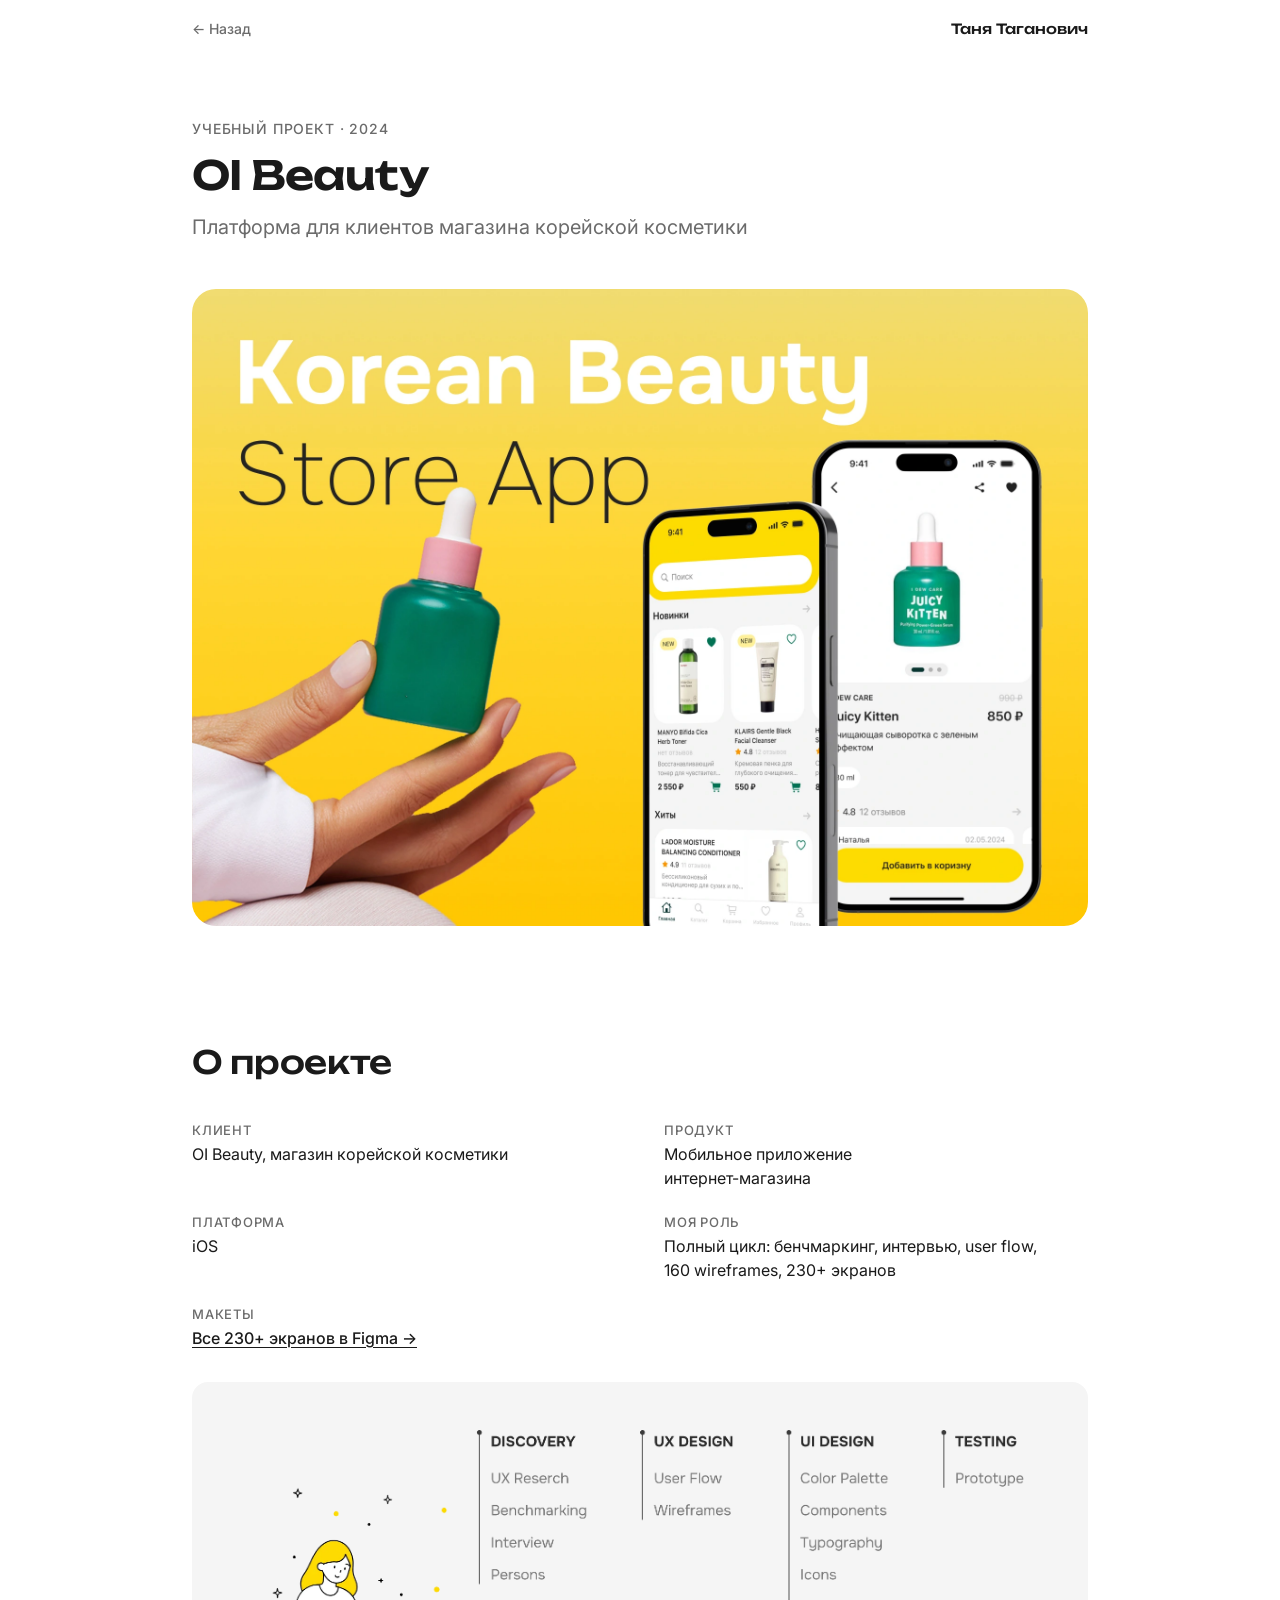
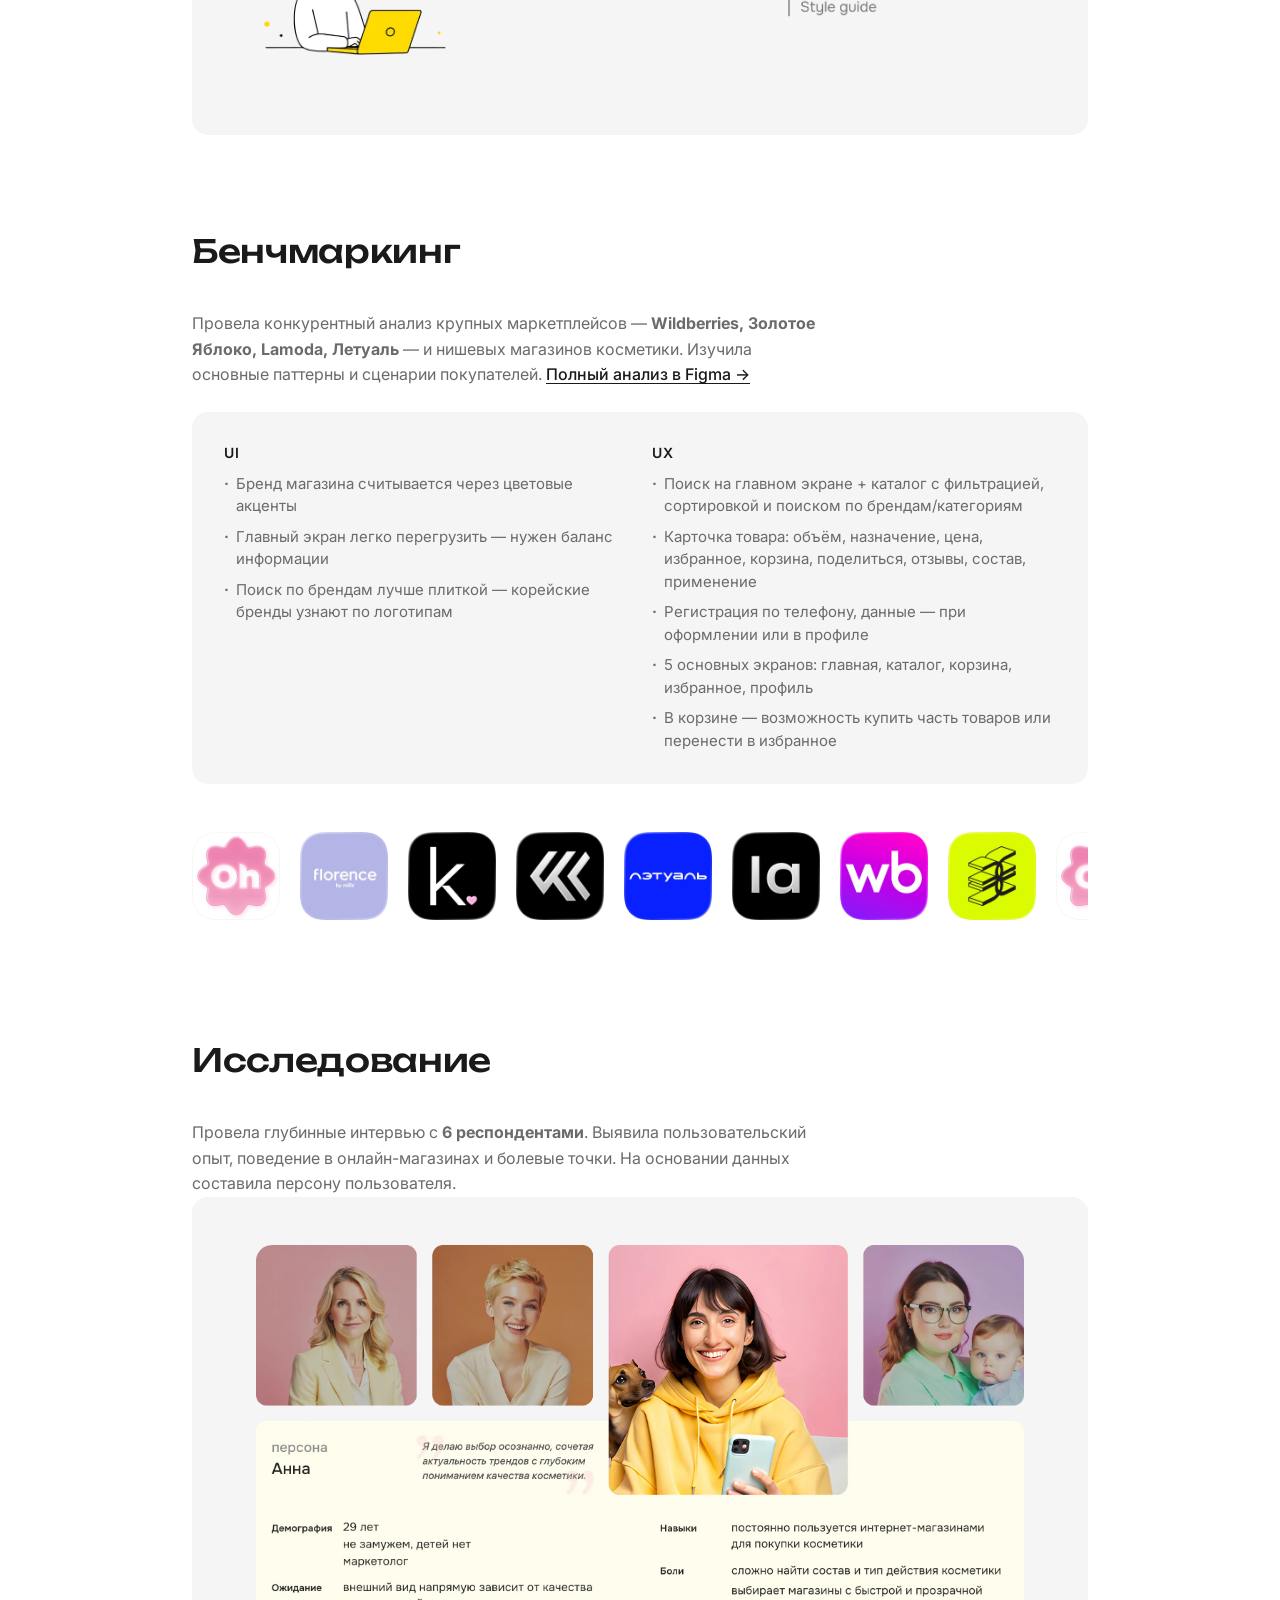
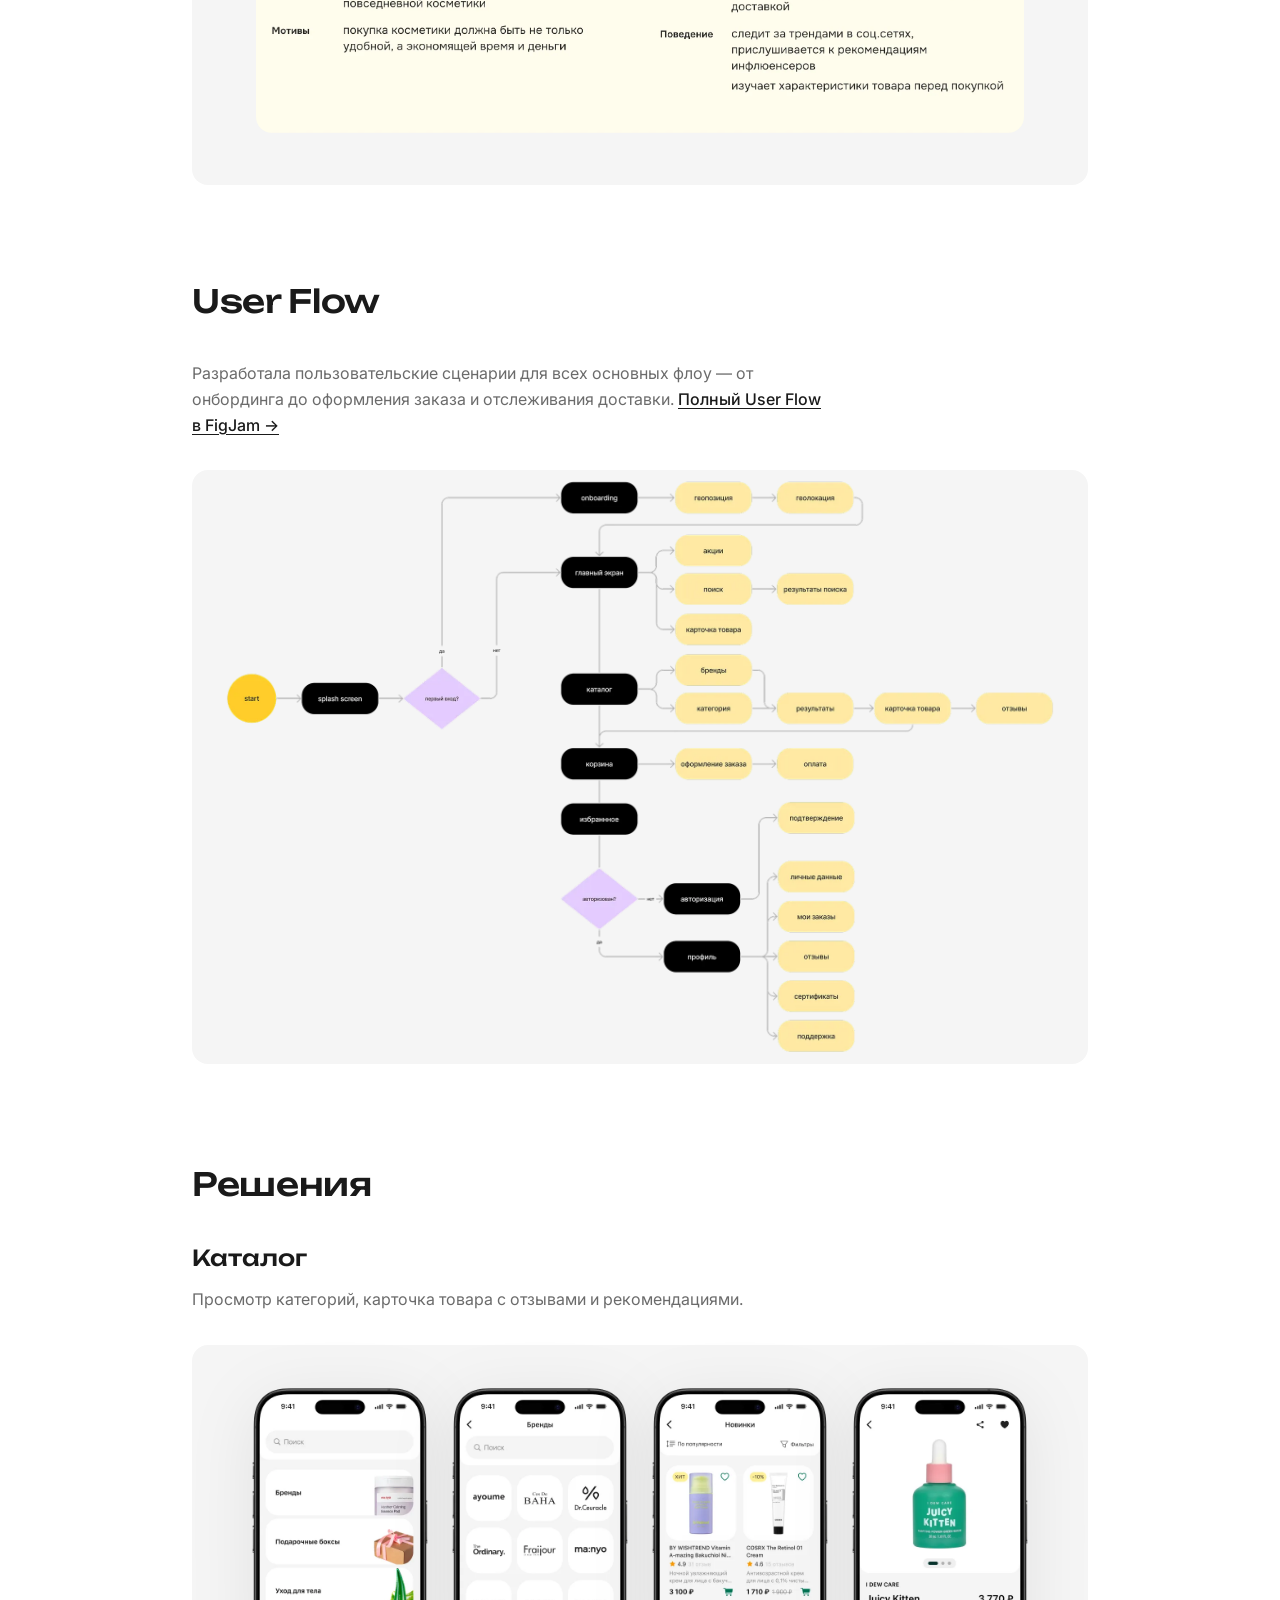
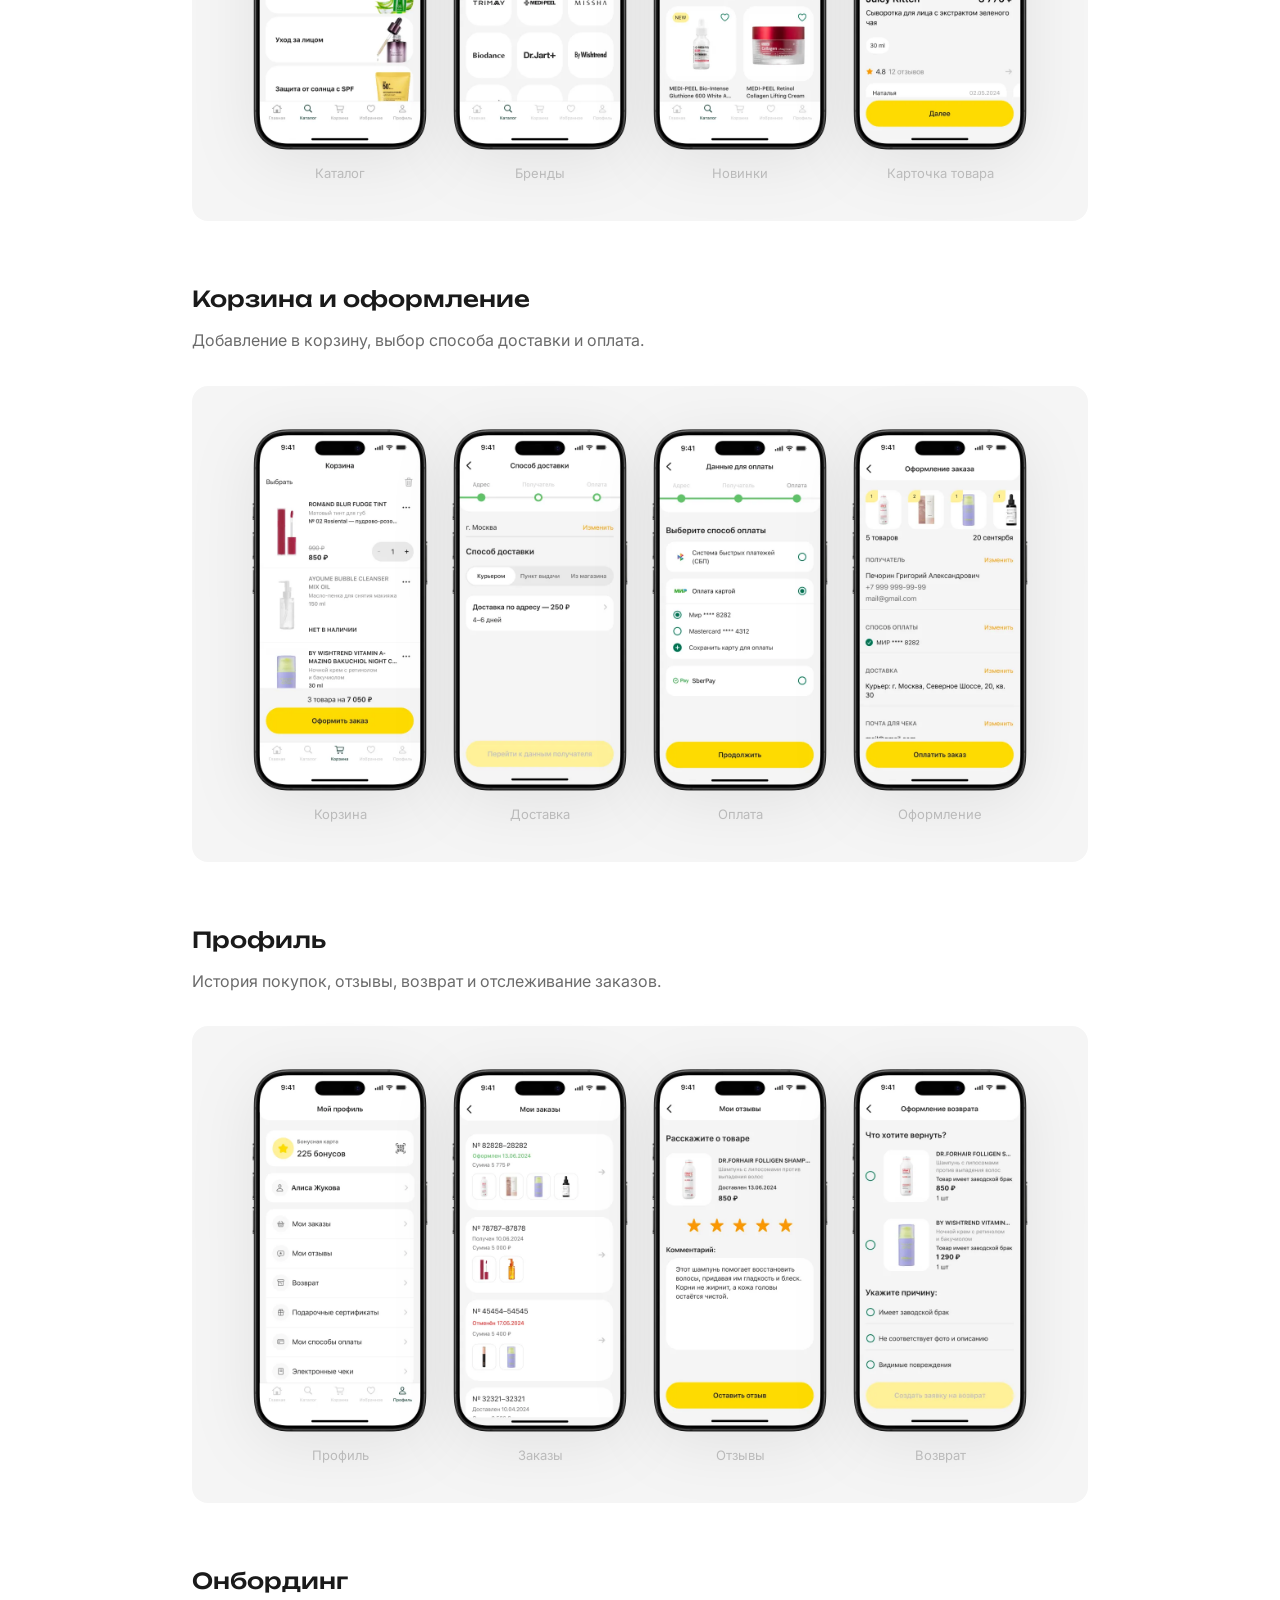
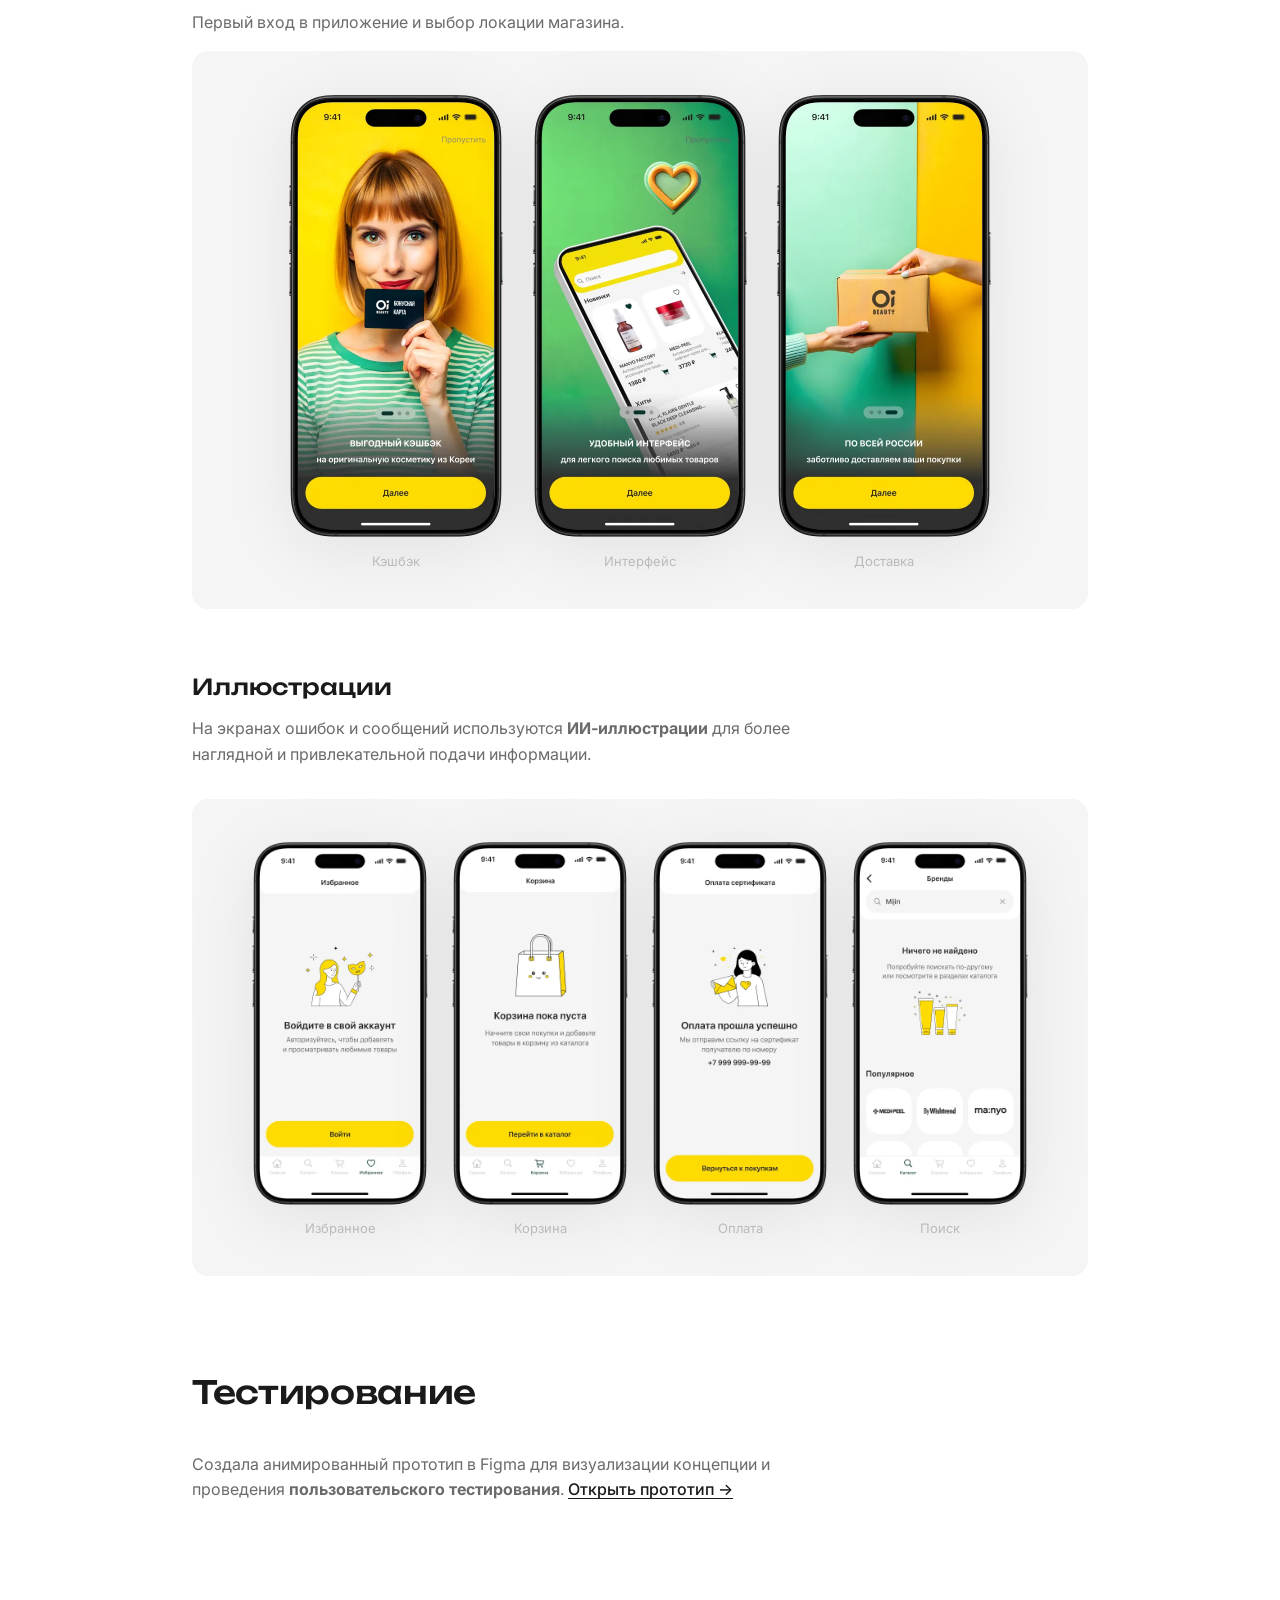
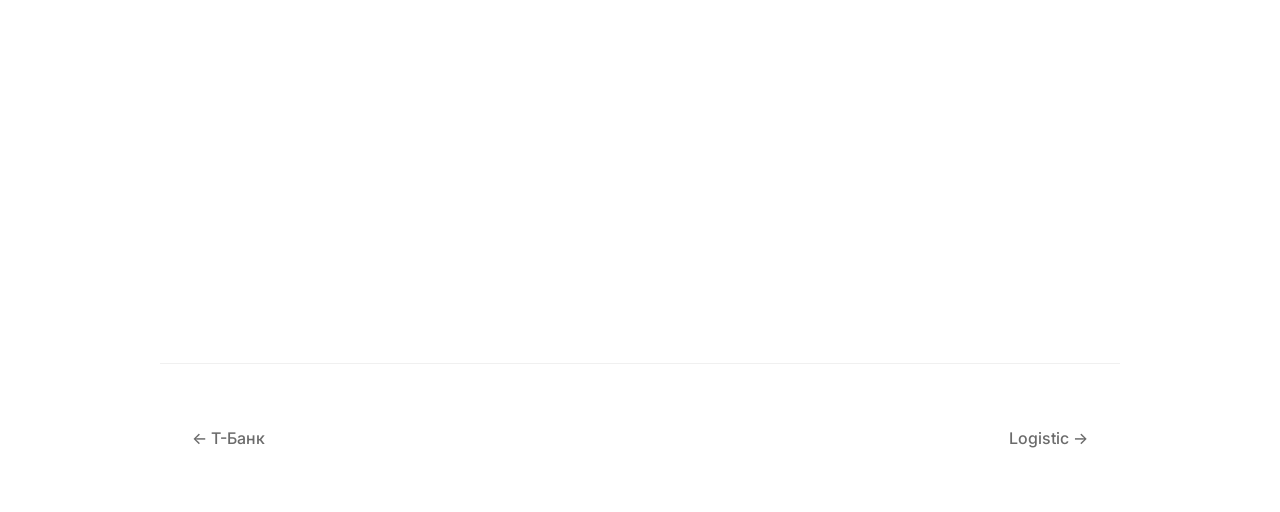
==== beauty.html @ 6e8eb2c4 "Initial commit" ====
<!DOCTYPE html>
<html lang="ru">
<head>
  <meta charset="UTF-8">
  <meta name="viewport" content="width=device-width, initial-scale=1.0">
  <title>OI Beauty — Кейс</title>
  <link rel="preconnect" href="https://fonts.googleapis.com">
  <link rel="preconnect" href="https://fonts.gstatic.com" crossorigin>
  <link href="https://fonts.googleapis.com/css2?family=Inter:wght@400;500;600&family=Unbounded:wght@400;500;600;700&display=swap" rel="stylesheet">
  <link rel="stylesheet" href="case.css">
</head>
<body>

  <!-- Header -->
  <header class="case-header">
    <a href="index.html" class="case-back">← Назад</a>
    <span class="case-header-name">Таня Таганович</span>
  </header>

  <!-- Hero -->
  <section class="case-hero">
    <p class="case-label">Учебный проект · 2024</p>
    <h1 class="case-title">OI Beauty</h1>
    <p class="case-subtitle">Платформа для клиентов магазина корейской косметики</p>
  </section>

  <!-- Cover -->
  <div class="case-cover">
    <img src="assets/oi/1.webp" alt="Korean Beauty Store App" class="case-cover-desktop">
    <div class="case-cover-duo">
      <figure class="case-captioned"><img src="assets/oi/oi1.webp" alt="Главная"><figcaption>Главная</figcaption></figure>
      <figure class="case-captioned"><img src="assets/oi/oi2.webp" alt="Карточка товара"><figcaption>Карточка товара</figcaption></figure>
    </div>
  </div>

  <!-- About -->
  <section class="case-section">
    <h2 class="case-section-title">О проекте</h2>
    <div class="case-meta-grid">
      <div class="case-meta-item">
        <span class="case-meta-label">Клиент</span>
        <span class="case-meta-value">OI Beauty, магазин корейской косметики</span>
      </div>
      <div class="case-meta-item">
        <span class="case-meta-label">Продукт</span>
        <span class="case-meta-value">Мобильное приложение<br>интернет-магазина</span>
      </div>
      <div class="case-meta-item">
        <span class="case-meta-label">Платформа</span>
        <span class="case-meta-value">iOS</span>
      </div>
      <div class="case-meta-item">
        <span class="case-meta-label">Моя роль</span>
        <span class="case-meta-value">Полный цикл: бенчмаркинг, интервью, user&nbsp;flow, 160&nbsp;wireframes, 230+&nbsp;экранов</span>
      </div>
      <div class="case-meta-item">
        <span class="case-meta-label">Макеты</span>
        <span class="case-meta-value"><a href="https://www.figma.com/design/LnnWOJv03L5ChM62cliIRI/OI-Beauty-%D0%A2%D0%B0%D0%B3%D0%B0%D0%BD%D0%BE%D0%B2%D0%B8%D1%87?node-id=2-25942&t=9J4XEdHEb4aJtf1B-1" target="_blank" class="case-link">Все 230+ экранов в&nbsp;Figma&nbsp;→</a></span>
      </div>
    </div>
    <div class="case-full-media case-role-media">
      <img src="assets/oi/oi3.webp" alt="Моя роль: Discovery, UX Design, UI Design, Testing">
    </div>
  </section>

  <!-- Benchmarking -->
  <section class="case-section">
    <h2 class="case-section-title">Бенчмаркинг</h2>
    <div class="case-block">
      <p class="case-block-desc">Провела конкурентный анализ крупных маркетплейсов — <strong>Wildberries, Золотое Яблоко, Lamoda, Летуаль</strong> — и нишевых магазинов косметики. Изучила основные паттерны и сценарии покупателей. <a href="https://www.figma.com/design/Bx1JtPNxu9393rpzWK5s2l/%D0%9A%D0%BE%D0%BD%D0%BA%D1%83%D1%80%D0%BF%D0%B5%D0%BD%D1%82%D0%BD%D1%8B%D0%B9-%D0%B0%D0%BD%D0%B0%D0%BB%D0%B8%D0%B7-Oi-Beauty?node-id=0-1&t=RjQjaPiIP2qzOvUm-1" target="_blank" class="case-link">Полный анализ в&nbsp;Figma&nbsp;→</a></p>

      <div class="case-insights">
        <div class="case-insight-col">
          <h4 class="case-insight-heading">UI</h4>
          <ul class="case-insight-list">
            <li>Бренд магазина считывается через цветовые акценты</li>
            <li>Главный экран легко перегрузить — нужен баланс информации</li>
            <li>Поиск по брендам лучше плиткой — корейские бренды узнают по логотипам</li>
          </ul>
        </div>
        <div class="case-insight-col">
          <h4 class="case-insight-heading">UX</h4>
          <ul class="case-insight-list">
            <li>Поиск на главном экране + каталог с фильтрацией, сортировкой и поиском по брендам/категориям</li>
            <li>Карточка товара: объём, назначение, цена, избранное, корзина, поделиться, отзывы, состав, применение</li>
            <li>Регистрация по телефону, данные — при оформлении или в профиле</li>
            <li>5 основных экранов: главная, каталог, корзина, избранное, профиль</li>
            <li>В корзине — возможность купить часть товаров или перенести в избранное</li>
          </ul>
        </div>
      </div>

      <div class="case-marquee case-marquee-logos">
        <div class="logo-marquee-track">
          <div class="logo-marquee-set">
            <img src="assets/oi/logo.webp" alt="Oh Beauty">
            <img src="assets/oi/logo8.webp" alt="Золотое Яблоко">
            <img src="assets/oi/logo2.webp" alt="Florence by Mills">
            <img src="assets/oi/logo3.webp" alt="KKosmetik">
            <img src="assets/oi/logo4.webp" alt="Кravt">
            <img src="assets/oi/logo7.webp" alt="Лэтуаль">
            <img src="assets/oi/logo6.webp" alt="Lamoda">
            <img src="assets/oi/logo5.webp" alt="Wildberries">
          </div>
          <div class="logo-marquee-set">
            <img src="assets/oi/logo.webp" alt="Oh Beauty">
            <img src="assets/oi/logo8.webp" alt="Золотое Яблоко">
            <img src="assets/oi/logo2.webp" alt="Florence by Mills">
            <img src="assets/oi/logo3.webp" alt="KKosmetik">
            <img src="assets/oi/logo4.webp" alt="Кravt">
            <img src="assets/oi/logo7.webp" alt="Лэтуаль">
            <img src="assets/oi/logo6.webp" alt="Lamoda">
            <img src="assets/oi/logo5.webp" alt="Wildberries">
          </div>
        </div>
      </div>
    </div>
  </section>

  <!-- Research -->
  <section class="case-section">
    <h2 class="case-section-title">Исследование</h2>
    <div class="case-block">
      <p class="case-block-desc">Провела глубинные интервью с <strong>6 респондентами</strong>. Выявила пользовательский опыт, поведение в онлайн-магазинах и болевые точки. На основании данных составила персону пользователя.</p>
      <div class="persona-card">
        <div class="case-full-media case-role-media">
          <img src="assets/oi/oi4.webp" alt="Персона — Анна Григорьева, 29 лет" class="persona-desktop">
          <img src="assets/oi/oi5.webp" alt="Персона — Анна" class="persona-mobile">
        </div>
        <div class="case-insights persona-details">
          <div class="case-insight-col">
            <h4 class="case-insight-heading">Демография</h4>
            <p class="case-insight-text">29 лет, не замужем, детей нет, маркетолог</p>
            <h4 class="case-insight-heading">Ожидание</h4>
            <p class="case-insight-text">Внешний вид напрямую зависит от качества повседневной косметики</p>
            <h4 class="case-insight-heading">Мотивы</h4>
            <p class="case-insight-text">Покупка косметики должна быть не только удобной, а экономящей время и деньги</p>
          </div>
          <div class="case-insight-col">
            <h4 class="case-insight-heading">Навыки</h4>
            <p class="case-insight-text">Постоянно пользуется интернет-магазинами для покупки косметики</p>
            <h4 class="case-insight-heading">Боли</h4>
            <p class="case-insight-text">Сложно найти состав и тип действия косметики. Выбирает магазины с быстрой и прозрачной доставкой</p>
            <h4 class="case-insight-heading">Поведение</h4>
            <p class="case-insight-text">Следит за трендами в соц.сетях, прислушивается к рекомендациям инфлюенсеров. Изучает характеристики товара перед покупкой</p>
          </div>
        </div>
      </div>
    </div>
  </section>

  <!-- User Flow -->
  <section class="case-section">
    <h2 class="case-section-title">User Flow</h2>
    <div class="case-block">
      <p class="case-block-desc">Разработала пользовательские сценарии для всех основных флоу — от онбординга до оформления заказа и отслеживания доставки. <a href="https://www.figma.com/board/JYx4oa5SK7uWeJnBnAAvaK/UserFlow-Oi-Beauty?node-id=0-1&t=b3RVRbbMTNwd8aJ1-1" target="_blank" class="case-link">Полный User Flow в&nbsp;FigJam&nbsp;→</a></p>
      <div class="case-full-media">
        <img src="assets/oi/oi6.webp" alt="User Flow" style="border-radius: 16px;">
      </div>
    </div>
  </section>

  <!-- Solutions -->
  <section class="case-section">
    <h2 class="case-section-title">Решения</h2>

    <!-- Catalog -->
    <div class="case-block">
      <div class="case-block-text">
        <h3 class="case-block-heading">Каталог</h3>
        <p class="case-block-desc">Просмотр категорий, карточка товара с отзывами и рекомендациями.</p>
      </div>
      <div class="case-block-media case-media-quad">
        <figure class="case-captioned"><img src="assets/oi/oi8.webp" alt="Каталог"><figcaption>Каталог</figcaption></figure>
        <figure class="case-captioned"><img src="assets/oi/oi15.webp" alt="Бренды"><figcaption>Бренды</figcaption></figure>
        <figure class="case-captioned"><img src="assets/oi/oi14.webp" alt="Новинки"><figcaption>Новинки</figcaption></figure>
        <figure class="case-captioned"><img src="assets/oi/oi9.webp" alt="Карточка товара"><figcaption>Карточка товара</figcaption></figure>
      </div>
    </div>

    <!-- Cart & Checkout -->
    <div class="case-block">
      <div class="case-block-text">
        <h3 class="case-block-heading">Корзина и оформление</h3>
        <p class="case-block-desc">Добавление в корзину, выбор способа доставки и оплата.</p>
      </div>
      <div class="case-block-media case-media-quad">
        <figure class="case-captioned"><img src="assets/oi/oi10.webp" alt="Корзина"><figcaption>Корзина</figcaption></figure>
        <figure class="case-captioned"><img src="assets/oi/oi11.webp" alt="Способ доставки"><figcaption>Доставка</figcaption></figure>
        <figure class="case-captioned"><img src="assets/oi/oi12.webp" alt="Оплата"><figcaption>Оплата</figcaption></figure>
        <figure class="case-captioned"><img src="assets/oi/oi13.webp" alt="Оформление заказа"><figcaption>Оформление</figcaption></figure>
      </div>
    </div>

    <!-- Profile -->
    <div class="case-block">
      <div class="case-block-text">
        <h3 class="case-block-heading">Профиль</h3>
        <p class="case-block-desc">История покупок, отзывы, возврат и отслеживание заказов.</p>
      </div>
      <div class="case-block-media case-media-quad">
        <figure class="case-captioned"><img src="assets/oi/oi16.webp" alt="Профиль"><figcaption>Профиль</figcaption></figure>
        <figure class="case-captioned"><img src="assets/oi/oi17.webp" alt="Мои заказы"><figcaption>Заказы</figcaption></figure>
        <figure class="case-captioned"><img src="assets/oi/oi19.webp" alt="Мои отзывы"><figcaption>Отзывы</figcaption></figure>
        <figure class="case-captioned"><img src="assets/oi/oi18.webp" alt="Возврат"><figcaption>Возврат</figcaption></figure>
      </div>
    </div>

    <!-- Onboarding -->
    <div class="case-block">
      <div class="case-block-text">
        <h3 class="case-block-heading">Онбординг</h3>
        <p class="case-block-desc">Первый вход в приложение и выбор локации магазина.</p>
      </div>
      <div class="case-block-media case-media-trio">
        <figure class="case-captioned"><img src="assets/oi/oi20.webp" alt="Кэшбэк"><figcaption>Кэшбэк</figcaption></figure>
        <figure class="case-captioned"><img src="assets/oi/oi21.webp" alt="Интерфейс"><figcaption>Интерфейс</figcaption></figure>
        <figure class="case-captioned"><img src="assets/oi/oi22.webp" alt="Доставка"><figcaption>Доставка</figcaption></figure>
      </div>
    </div>

    <!-- Illustrations -->
    <div class="case-block">
      <div class="case-block-text">
        <h3 class="case-block-heading">Иллюстрации</h3>
        <p class="case-block-desc">На экранах ошибок и сообщений используются <strong>ИИ-иллюстрации</strong> для более наглядной и привлекательной подачи информации.</p>
      </div>
      <div class="case-block-media case-media-quad">
        <figure class="case-captioned"><img src="assets/oi/oi24.webp" alt="Избранное"><figcaption>Избранное</figcaption></figure>
        <figure class="case-captioned"><img src="assets/oi/oi25.webp" alt="Корзина пуста"><figcaption>Корзина</figcaption></figure>
        <figure class="case-captioned"><img src="assets/oi/oi26.webp" alt="Оплата сертификата"><figcaption>Оплата</figcaption></figure>
        <figure class="case-captioned"><img src="assets/oi/oi27.webp" alt="Ничего не найдено"><figcaption>Поиск</figcaption></figure>
      </div>
    </div>
  </section>

  <!-- Testing -->
  <section class="case-section">
    <h2 class="case-section-title">Тестирование</h2>
    <div class="case-block">
      <p class="case-block-desc">Создала анимированный прототип в Figma для визуализации концепции и проведения <strong>пользовательского тестирования</strong>. <a href="https://www.figma.com/proto/LnnWOJv03L5ChM62cliIRI/OI-Beauty-%D0%A2%D0%B0%D0%B3%D0%B0%D0%BD%D0%BE%D0%B2%D0%B8%D1%87?node-id=0-1&p=f&viewport=117%2C78%2C0.06&t=9rYDgZnm2c9quLev-0&scaling=scale-down&content-scaling=fixed&starting-point-node-id=1%3A10277" target="_blank" class="case-link">Открыть прототип&nbsp;→</a></p>
      <div class="case-video">
        <div class="case-video-mask">
          <iframe src="https://player.vimeo.com/video/976553953?badge=0&amp;autopause=0&amp;muted=1&amp;autoplay=1&amp;loop=1&amp;player_id=0&amp;app_id=58479" frameborder="0" allowfullscreen></iframe>
        </div>
      </div>
    </div>
  </section>

  <!-- Navigation -->
  <nav class="case-nav">
    <a href="tbank.html" class="case-nav-link">← Т-Банк</a>
    <a href="logistics.html" class="case-nav-link">Logistic →</a>
  </nav>

  <script>
    /* Scroll-triggered reveal for blocks */
    const revealElements = document.querySelectorAll('.case-block, .case-full-media');

    const revealObserver = new IntersectionObserver((entries) => {
      entries.forEach((entry, i) => {
        if (entry.isIntersecting) {
          setTimeout(() => {
            entry.target.classList.add('visible');
          }, i * 80);
          revealObserver.unobserve(entry.target);
        }
      });
    }, { threshold: 0.15 });

    revealElements.forEach(el => revealObserver.observe(el));

    /* Mobile sliders */
    function buildSliders() {
      const isMobile = window.matchMedia('(max-width: 768px)').matches;

      document.querySelectorAll('.case-slider, .slide-dots').forEach(el => el.remove());

      if (!isMobile) return;

      document.querySelectorAll('.case-media-duo, .case-media-trio, .case-media-quad, .case-cover-duo').forEach(original => {
        const figures = original.querySelectorAll('.case-captioned');
        const imgs = original.querySelectorAll('img');
        const items = figures.length ? figures : imgs;
        if (items.length < 2) return;

        const slider = document.createElement('div');
        slider.className = 'case-slider';

        const track = document.createElement('div');
        track.className = 'case-slider-track';

        items.forEach(item => {
          const slide = document.createElement('div');
          slide.className = 'case-slider-slide';
          slide.appendChild(item.cloneNode(true));
          track.appendChild(slide);
        });

        slider.appendChild(track);

        const dots = document.createElement('div');
        dots.className = 'slide-dots';
        items.forEach((_, i) => {
          const dot = document.createElement('span');
          dot.className = 'slide-dot' + (i === 0 ? ' active' : '');
          dots.appendChild(dot);
        });

        original.parentNode.insertBefore(slider, original);
        original.parentNode.insertBefore(dots, original);

        track.addEventListener('scroll', () => {
          const index = Math.round(track.scrollLeft / track.offsetWidth);
          dots.querySelectorAll('.slide-dot').forEach((d, i) => {
            d.classList.toggle('active', i === index);
          });
        }, { passive: true });
      });
    }

    buildSliders();
    window.matchMedia('(max-width: 768px)').addEventListener('change', buildSliders);

    /* Back button fade-out transition */
    document.querySelectorAll('.case-back, .case-nav-link').forEach(link => {
      link.addEventListener('click', (e) => {
        const href = link.getAttribute('href');
        if (!href || href === '#') return;

        e.preventDefault();
        document.body.style.transition = 'opacity 0.3s ease';
        document.body.style.opacity = '0';

        setTimeout(() => {
          window.location.href = href;
        }, 300);
      });
    });
  </script>
</body>
</html>
---- case.css ----
/* ── Reset ── */
*, *::before, *::after {
  margin: 0;
  padding: 0;
  box-sizing: border-box;
}

/* ── Base ── */
:root {
  --text: #1A1A1A;
  --text-secondary: #6B6B6B;
  --bg: #FFFFFF;
}

body {
  font-family: 'Inter', -apple-system, BlinkMacSystemFont, 'Segoe UI', Helvetica, Arial, sans-serif;
  background: var(--bg);
  color: var(--text);
  -webkit-font-smoothing: antialiased;
  -moz-osx-font-smoothing: grayscale;
}

/* ── Case Header ── */
.case-header {
  position: fixed;
  top: 0;
  left: 50%;
  transform: translateX(-50%);
  width: 100%;
  max-width: 960px;
  z-index: 100;
  display: flex;
  justify-content: space-between;
  align-items: center;
  padding: 20px 32px;
  background: rgba(255, 255, 255, 0.95);
  backdrop-filter: blur(12px);
  -webkit-backdrop-filter: blur(12px);
}

.case-back {
  font-size: 14px;
  font-weight: 500;
  color: var(--text-secondary);
  text-decoration: none;
  transition: color 0.2s ease;
}

.case-back:hover {
  color: var(--text);
}

.case-header-name {
  font-family: 'Unbounded', sans-serif;
  font-size: 14px;
  font-weight: 500;
  color: var(--text);
}

/* ── Hero ── */
.case-hero {
  max-width: 960px;
  margin: 0 auto;
  padding: 120px 32px 48px;
}

.case-label {
  font-size: 14px;
  font-weight: 500;
  text-transform: uppercase;
  letter-spacing: 0.06em;
  color: var(--text-secondary);
  margin-bottom: 16px;
}

.case-title {
  font-family: 'Unbounded', sans-serif;
  font-size: 40px;
  font-weight: 600;
  line-height: 1.1;
  letter-spacing: -0.02em;
  margin-bottom: 16px;
}

.case-subtitle {
  font-size: 20px;
  line-height: 1.4;
  color: var(--text-secondary);
  max-width: 560px;
}

/* ── Cover ── */
.case-cover {
  max-width: 960px;
  margin: 0 auto;
  padding: 0 32px 64px;
}

.case-cover > img {
  width: 100%;
  border-radius: 24px;
  background: #F5F5F5;
}

.case-cover-desktop + .case-cover-duo {
  display: none;
}

.case-cover-duo {
  justify-content: center;
  align-items: flex-end;
  gap: 32px;
  background: #F5F5F5;
  border-radius: 24px;
  padding: 48px 32px;
}

.case-cover-duo img {
  width: 260px;
  border-radius: 0;
  background: none;
  filter: drop-shadow(0 16px 48px rgba(0, 0, 0, 0.1));
}

/* ── Sections ── */
.case-section {
  max-width: 960px;
  margin: 0 auto;
  padding: 48px 32px;
}

.case-section-title {
  font-family: 'Unbounded', sans-serif;
  font-size: 32px;
  font-weight: 500;
  letter-spacing: -0.01em;
  margin-bottom: 40px;
}

/* ── Meta Grid ── */
.case-meta-grid {
  display: grid;
  grid-template-columns: 1fr 1fr;
  gap: 24px 48px;
}

.case-meta-item {
  display: flex;
  flex-direction: column;
  gap: 4px;
}

.case-meta-label {
  font-size: 13px;
  font-weight: 500;
  text-transform: uppercase;
  letter-spacing: 0.06em;
  color: var(--text-secondary);
}

.case-meta-value {
  font-size: 16px;
  line-height: 1.5;
  color: var(--text);
}

/* ── Content Blocks ── */
.case-block {
  margin-bottom: 64px;
}

.case-block:last-child {
  margin-bottom: 0;
}

.case-block-heading {
  font-family: 'Unbounded', sans-serif;
  font-size: 22px;
  font-weight: 500;
  margin-bottom: 16px;
}

.case-block-desc {
  font-size: 16px;
  line-height: 1.6;
  color: var(--text-secondary);
  max-width: 640px;
  margin-bottom: 12px;
}

.case-block-desc:last-of-type {
  margin-bottom: 0;
}

.case-block-media {
  margin-top: 32px;
}

.case-block-media > img {
  width: 100%;
  border-radius: 16px;
  background: #F5F5F5;
}

.case-media-duo {
  display: flex;
  justify-content: center;
  align-items: flex-end;
  gap: 32px;
  background: #F5F5F5;
  border-radius: 16px;
  padding: 40px 32px;
}

.case-media-duo img {
  width: 260px;
  background: none;
  border-radius: 0;
  filter: drop-shadow(0 12px 32px rgba(0, 0, 0, 0.08));
}

.case-media-duo img.img-lg {
  width: 312px;
}

.case-media-trio {
  display: flex;
  justify-content: center;
  align-items: flex-end;
  gap: 24px;
  background: #F5F5F5;
  border-radius: 16px;
  padding: 40px 24px;
  margin-top: 16px;
}

.case-media-trio img {
  width: 220px;
  background: none;
  border-radius: 0;
  filter: drop-shadow(0 12px 32px rgba(0, 0, 0, 0.08));
}

/* ── Tight media (cards side by side) ── */
.case-media-tight {
  display: flex;
  gap: 8px;
  margin-top: 32px;
}

.case-media-tight img {
  flex: 1;
  width: 0;
  border-radius: 16px;
}

/* ── Single media ── */
.case-media-single {
  display: flex;
  justify-content: center;
  background: #F5F5F5;
  border-radius: 16px;
  padding: 40px 32px;
}

.case-media-single img {
  width: 260px;
  filter: drop-shadow(0 12px 32px rgba(0, 0, 0, 0.08));
}

/* ── Captioned figures ── */
.case-captioned {
  display: flex;
  flex-direction: column;
  align-items: center;
  gap: 12px;
}

.case-captioned figcaption {
  font-size: 13px;
  color: #C0C0C0;
  text-align: center;
}

/* ── Split media (1 + 2) ── */
.case-media-split {
  display: flex;
  gap: 6px;
  margin-top: 32px;
}

.case-media-split-card {
  background: #F5F5F5;
  border-radius: 16px;
  padding: 40px 24px;
  display: flex;
  justify-content: center;
  align-items: center;
  gap: 20px;
}

.case-media-split-card:first-child {
  flex: 1;
}

.case-media-split-card:last-child {
  flex: 2;
}

.case-media-split-card img {
  width: 200px;
  flex-shrink: 0;
  filter: drop-shadow(0 12px 32px rgba(0, 0, 0, 0.08));
}

/* ── Bento grid ── */
.case-bento {
  display: flex;
  gap: 16px;
  margin-top: 32px;
}

.case-bento-card {
  flex: 1;
  background: #F5F5F5;
  border-radius: 16px;
  padding: 24px 16px 0 16px;
  overflow: hidden;
  display: flex;
  justify-content: center;
  align-items: flex-start;
}

.case-bento-card img {
  width: 100%;
  max-width: 240px;
  height: auto;
  filter: drop-shadow(0 12px 32px rgba(0, 0, 0, 0.08));
}

/* ── Full-width media ── */
.case-full-media {
  margin-top: 32px;
}

.case-full-media img {
  width: 100%;
  border-radius: 16px;
  background: #F5F5F5;
}

/* ── Marquee carousel ── */
.case-marquee {
  overflow: hidden;
  border-radius: 16px;
}

.case-marquee-track {
  display: flex;
  gap: 16px;
  width: max-content;
  animation: marqueeScroll 40s linear infinite;
}

.case-marquee-track img {
  height: 420px;
  width: auto;
  border-radius: 12px;
  flex-shrink: 0;
}

@keyframes marqueeScroll {
  0% {
    transform: translateX(0);
  }
  100% {
    transform: translateX(-50%);
  }
}

.case-marquee.dragging .case-marquee-track {
  animation-play-state: paused;
}

.case-marquee:hover .case-marquee-track {
  animation-play-state: paused;
}

/* ── Insights (benchmarking) ── */
.case-insights {
  display: grid;
  grid-template-columns: 1fr 1fr;
  gap: 24px;
  margin-top: 24px;
  background: #F5F5F5;
  border-radius: 16px;
  padding: 32px;
}

.case-insight-heading {
  font-size: 14px;
  font-weight: 600;
  text-transform: uppercase;
  letter-spacing: 0.06em;
  color: var(--text);
  margin-bottom: 12px;
}

.case-insight-list {
  list-style: none;
  padding: 0;
  display: flex;
  flex-direction: column;
  gap: 8px;
}

.case-insight-list li {
  font-size: 15px;
  line-height: 1.5;
  color: var(--text-secondary);
  padding-left: 12px;
  position: relative;
}

.case-insight-list li::before {
  content: '·';
  position: absolute;
  left: 0;
  font-weight: 700;
}


/* ── Video embed ── */
.case-video {
  margin-top: 32px;
  display: flex;
  justify-content: center;
}

.case-video-mask {
  width: 280px;
  height: 380px;
  border-radius: 30px;
  overflow: hidden;
  position: relative;
  background: #FFFFFF;
}

.case-video-mask iframe {
  position: absolute;
  top: 50%;
  left: 50%;
  width: 300%;
  height: 500%;
  transform: translate(-50%, -50%);
  border: none;
}

/* ── Quad media ── */
.case-media-quad {
  display: flex;
  justify-content: center;
  align-items: flex-end;
  gap: 20px;
  background: #F5F5F5;
  border-radius: 16px;
  padding: 40px 24px;
  margin-top: 32px;
}

.case-media-quad img {
  width: 180px;
  background: none;
  border-radius: 0;
  filter: drop-shadow(0 12px 32px rgba(0, 0, 0, 0.08));
}

/* ── Inline link ── */
.case-link {
  color: var(--text);
  font-weight: 500;
  text-decoration: underline;
  text-underline-offset: 3px;
  transition: color 0.2s ease;
}

.case-link:hover {
  color: var(--text-secondary);
}

/* ── Role image ── */
.case-role-media {
  background: #F5F5F5;
  border-radius: 16px;
  padding: 48px 64px;
}

.case-role-media img {
  background: none;
}

/* ── Persona ── */
.persona-mobile {
  display: none;
}

.persona-card .case-full-media {
  margin-top: 0;
}

.persona-details {
  display: none;
}

.case-insight-text {
  font-size: 15px;
  line-height: 1.5;
  color: var(--text-secondary);
  margin-bottom: 16px;
}

.case-insight-text:last-child {
  margin-bottom: 0;
}

/* ── Marquee logos variant ── */
.case-marquee-logos {
  margin-top: 24px;
  padding: 24px 0;
}

.logo-marquee-track {
  display: flex;
  width: max-content;
  animation: logoMarquee 30s linear infinite;
}

.logo-marquee-set {
  display: flex;
  gap: 20px;
  padding-right: 20px;
  flex-shrink: 0;
}

.logo-marquee-set img {
  height: 88px;
  width: 88px;
  border-radius: 20px;
  flex-shrink: 0;
}

@keyframes logoMarquee {
  0% { transform: translateX(0); }
  100% { transform: translateX(-50%); }
}

/* ── Navigation ── */
.case-nav {
  max-width: 960px;
  margin: 0 auto;
  padding: 64px 32px;
  display: flex;
  justify-content: space-between;
  align-items: center;
  border-top: 1px solid #F0F0F0;
}

.case-nav-link {
  font-size: 16px;
  font-weight: 500;
  color: var(--text-secondary);
  text-decoration: none;
  transition: color 0.2s ease;
}

.case-nav-link:hover {
  color: var(--text);
}

/* ── Page entrance animation ── */
@keyframes fadeSlideUp {
  from {
    opacity: 0;
    transform: translateY(40px);
  }
  to {
    opacity: 1;
    transform: translateY(0);
  }
}

.case-hero,
.case-cover,
.case-section,
.case-nav {
  opacity: 0;
  animation: fadeSlideUp 0.6s cubic-bezier(0.16, 1, 0.3, 1) forwards;
}

.case-hero {
  animation-delay: 0.05s;
}

.case-cover {
  animation-delay: 0.15s;
}

.case-section:nth-of-type(1) {
  animation-delay: 0.25s;
}

.case-section:nth-of-type(2) {
  animation-delay: 0.35s;
}

.case-section:nth-of-type(3) {
  animation-delay: 0.45s;
}

.case-nav {
  animation-delay: 0.5s;
}

/* Blocks inside sections appear on scroll */
.case-block,
.case-full-media {
  opacity: 0;
  transform: translateY(30px);
  transition: opacity 0.5s cubic-bezier(0.16, 1, 0.3, 1),
              transform 0.5s cubic-bezier(0.16, 1, 0.3, 1);
}

.case-block.visible,
.case-full-media.visible {
  opacity: 1;
  transform: translateY(0);
}

/* Header slides in from top */
.case-header {
  animation: headerSlideIn 0.4s cubic-bezier(0.16, 1, 0.3, 1) 0.1s both;
}

@keyframes headerSlideIn {
  from {
    opacity: 0;
    transform: translateX(-50%) translateY(-100%);
  }
  to {
    opacity: 1;
    transform: translateX(-50%) translateY(0);
  }
}

/* ── Mobile ── */
@media (max-width: 768px) {
  .case-title {
    font-size: 36px;
  }

  .case-hero {
    padding: 100px 20px 32px;
  }

  .case-cover {
    padding: 0 20px 48px;
  }

  .case-section {
    padding: 32px 20px;
  }

  .case-meta-grid {
    grid-template-columns: 1fr;
    gap: 16px;
  }

  .case-section-title {
    font-size: 24px;
  }

  .case-block-heading {
    font-size: 18px;
  }

  /* Swipeable slides for duo/trio */
  .case-slider {
    background: #F5F5F5;
    border-radius: 16px;
    overflow: hidden;
    margin-top: 24px;
  }

  .case-slider-track {
    display: flex;
    overflow-x: auto;
    scroll-snap-type: x mandatory;
    -webkit-overflow-scrolling: touch;
    scrollbar-width: none;
  }

  .case-slider-track::-webkit-scrollbar {
    display: none;
  }

  .case-slider-slide {
    flex: 0 0 100%;
    display: flex;
    justify-content: center;
    padding: 32px 48px;
    scroll-snap-align: start;
  }

  .case-slider-slide img {
    width: 220px;
    filter: drop-shadow(0 12px 32px rgba(0, 0, 0, 0.08));
  }

  .case-slider-slide .case-captioned {
    max-width: 220px;
  }

  .case-slider-slide .case-captioned img {
    width: 100%;
  }

  .case-media-duo,
  .case-media-trio,
  .case-media-quad,
  .case-cover-duo {
    display: none;
  }

  .case-cover-desktop {
    display: none;
  }

  /* Pagination dots */
  .slide-dots {
    display: flex;
    justify-content: center;
    gap: 8px;
    margin-top: 16px;
  }

  .slide-dot {
    width: 8px;
    height: 8px;
    border-radius: 50%;
    background: #D9D9D9;
    transition: background 0.2s ease;
  }

  .slide-dot.active {
    background: var(--text);
  }

  .case-nav {
    padding: 48px 20px;
  }

  .case-bento {
    flex-direction: column;
  }

  .case-bento-card {
    padding: 20px 12px 0 12px;
  }

  .case-media-split {
    flex-direction: column;
  }

  .case-media-split-card img {
    width: 180px;
  }

  .case-insights {
    grid-template-columns: 1fr;
    gap: 24px;
    padding: 24px;
  }



  .case-role-media {
    padding: 16px;
  }

  .persona-desktop {
    display: none;
  }

  .persona-mobile {
    display: block;
  }

  .persona-card {
    background: #F5F5F5;
    border-radius: 16px;
    overflow: hidden;
    margin-top: 32px;
  }

  .persona-card .case-role-media {
    padding: 16px 16px 0 16px;
    background: none;
    border-radius: 0;
  }

  .persona-card .case-role-media img {
    border-radius: 12px;
  }

  .persona-details {
    display: grid;
    margin: 0;
    padding: 24px;
    background: none;
    border-radius: 0;
  }
}
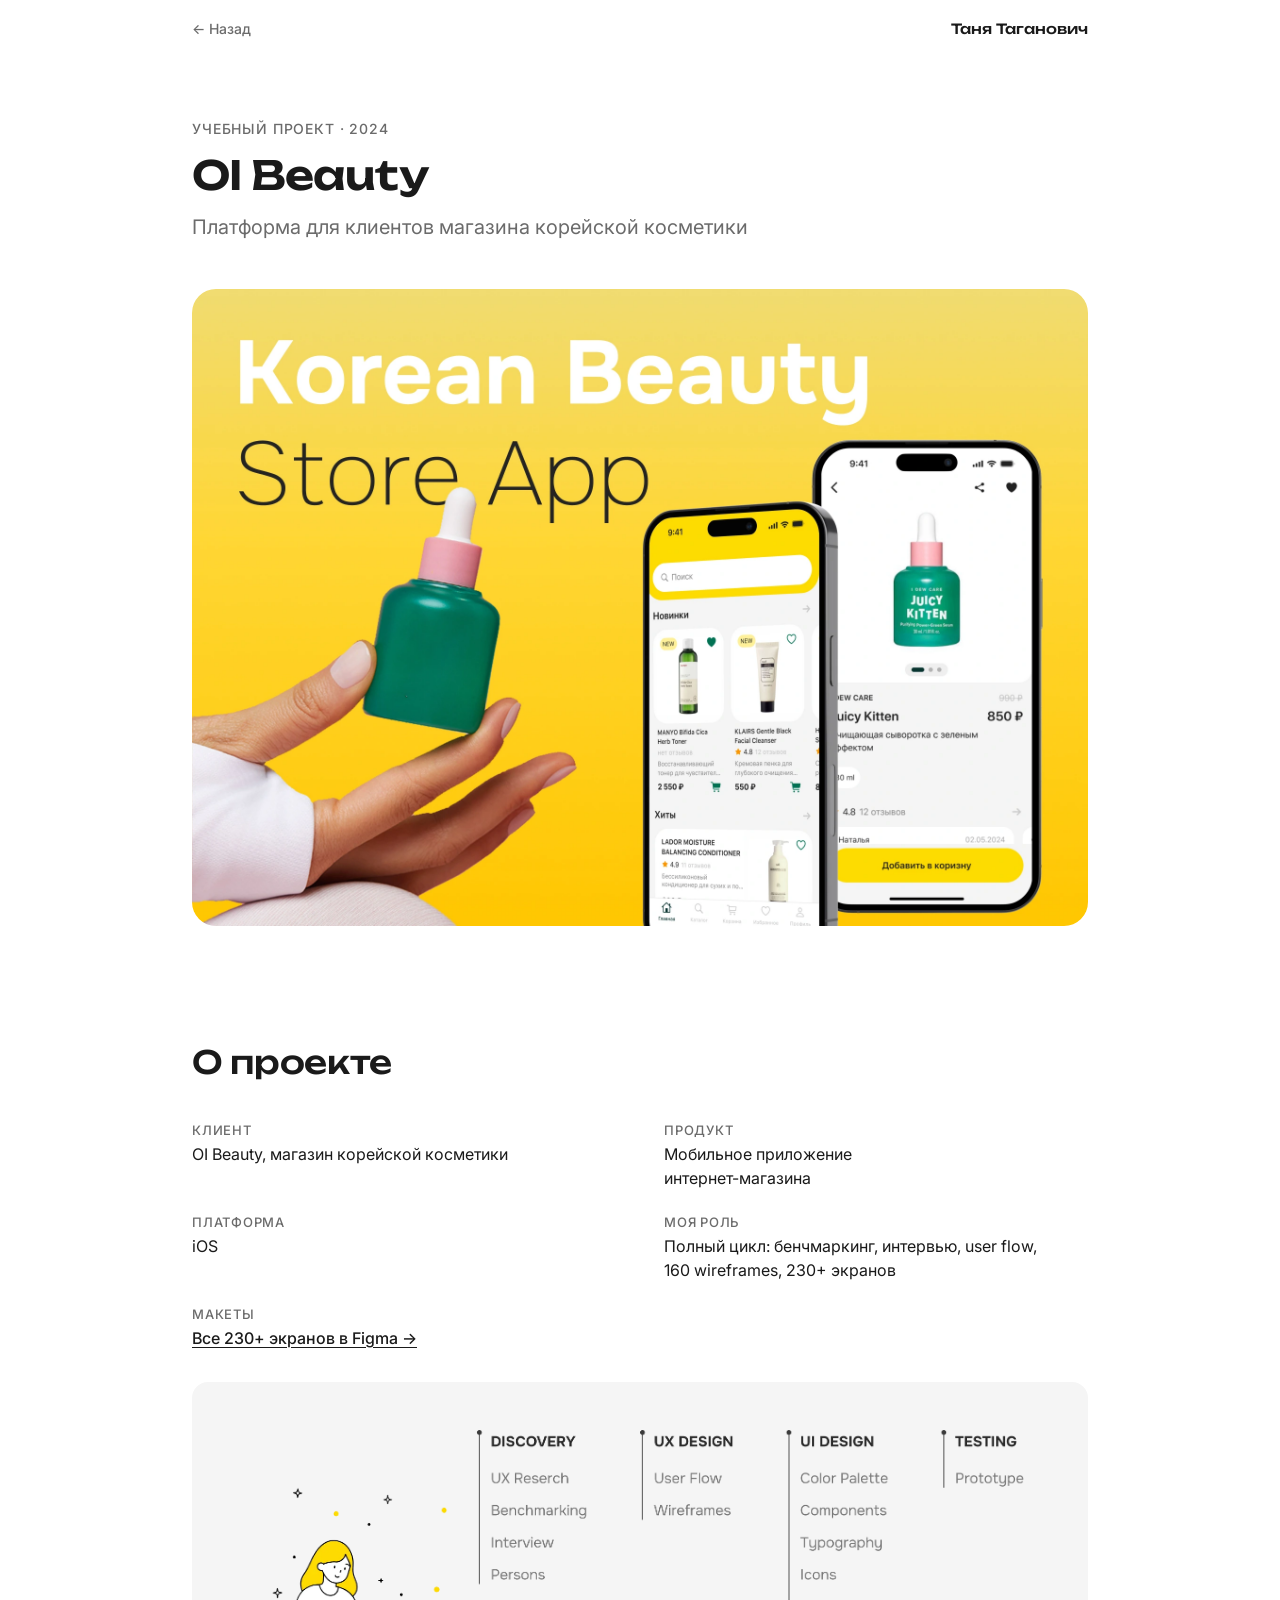
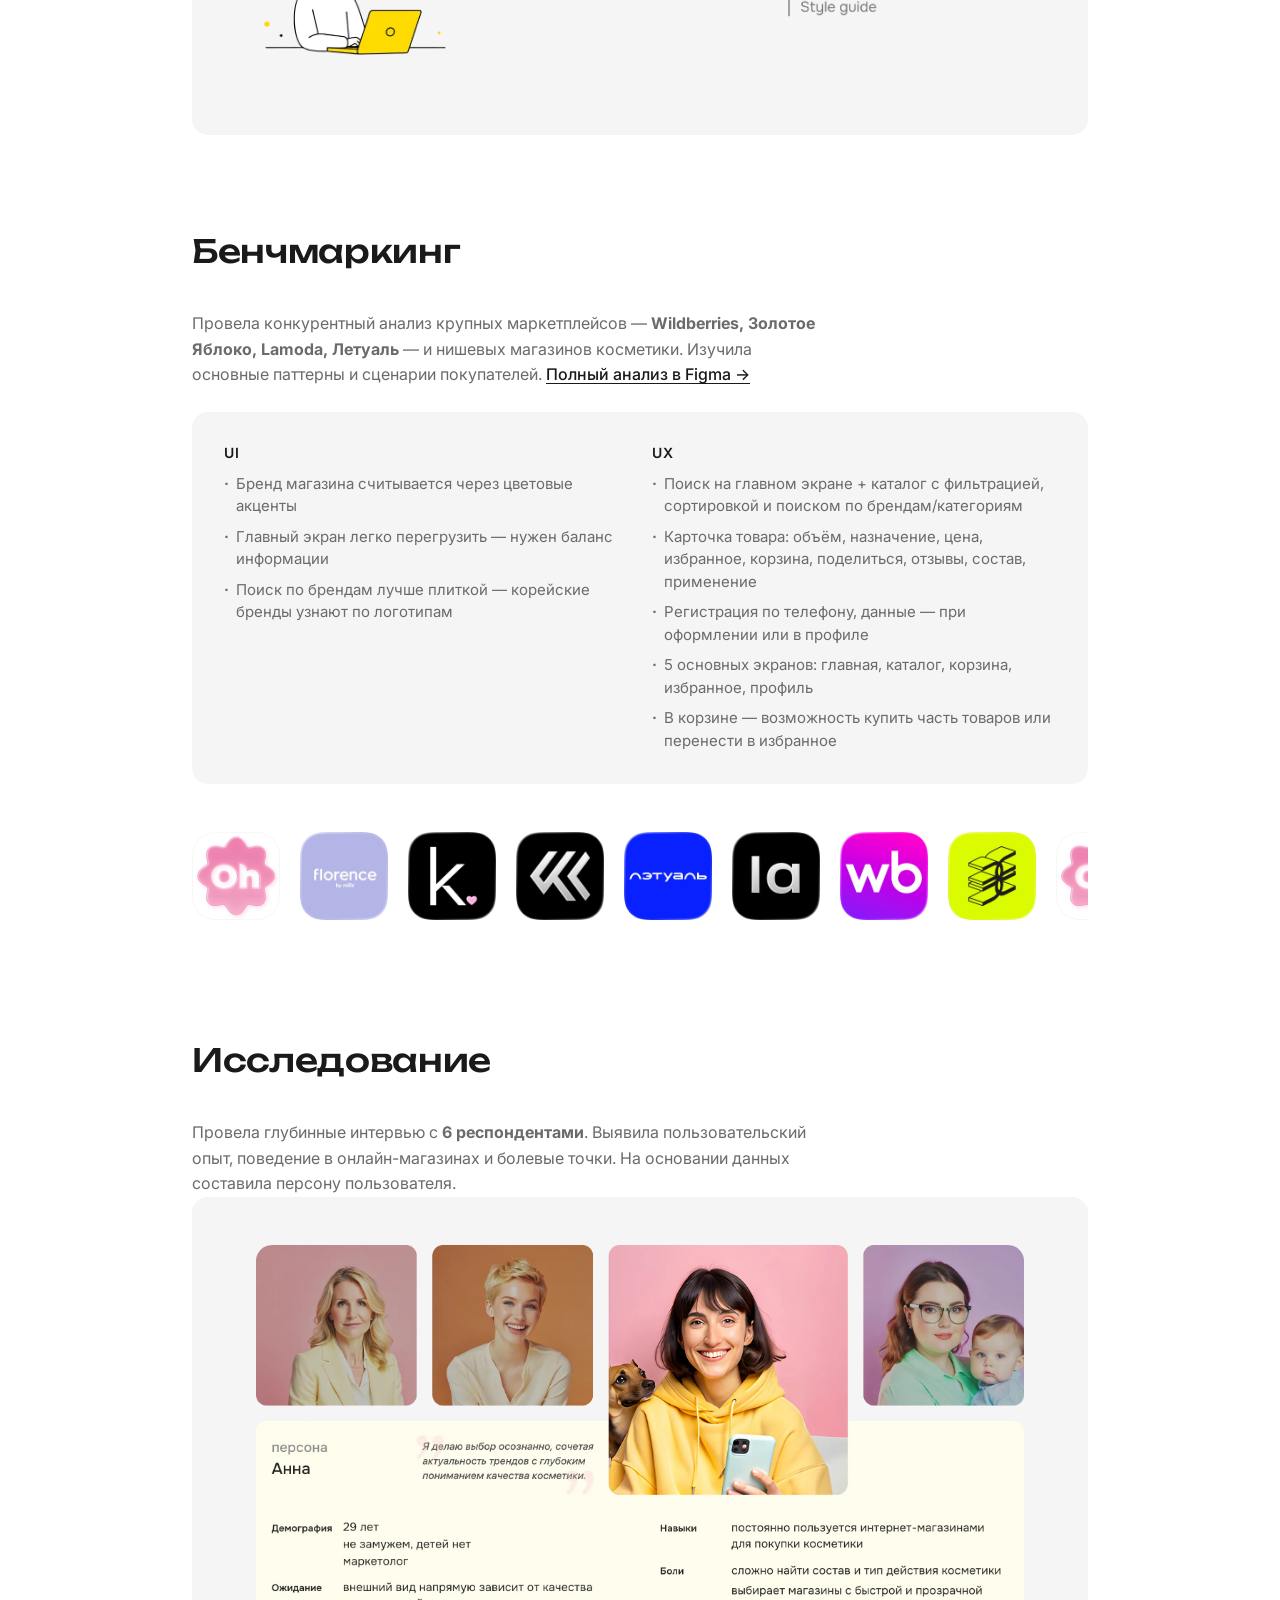
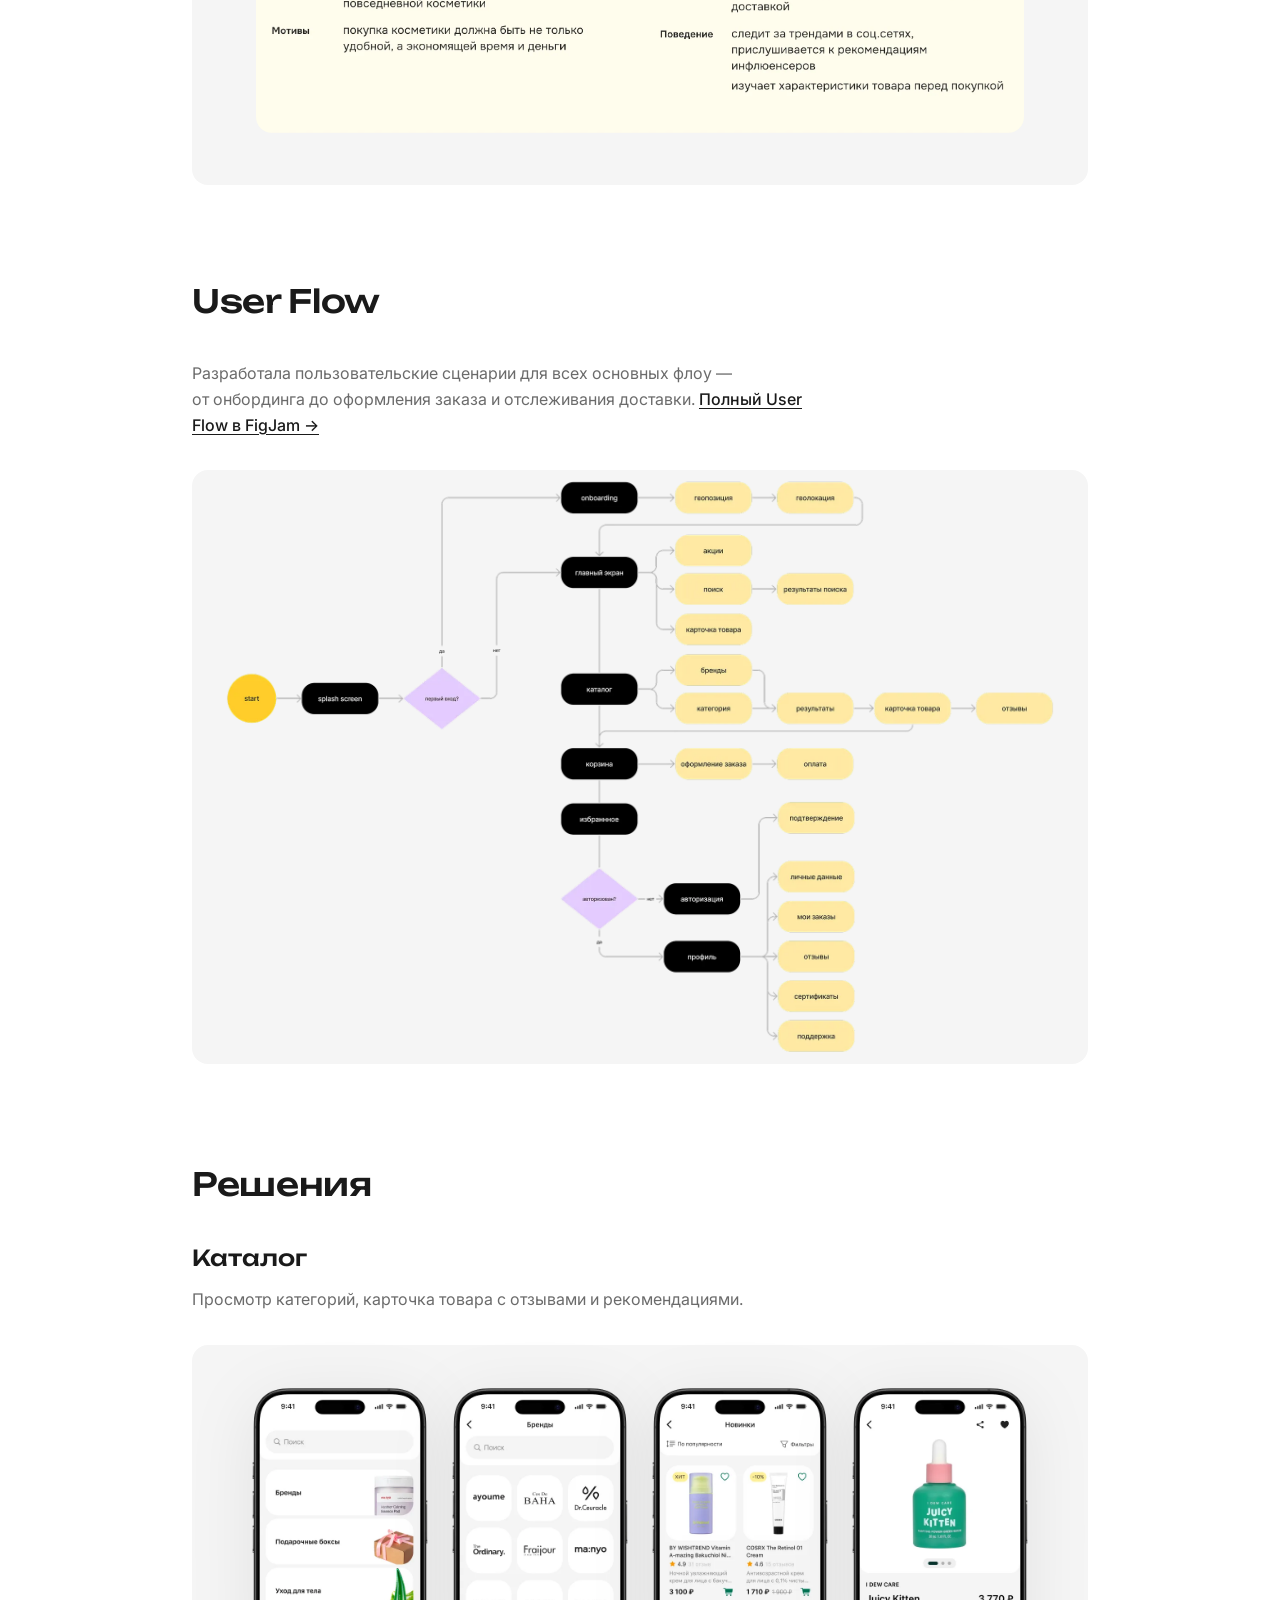
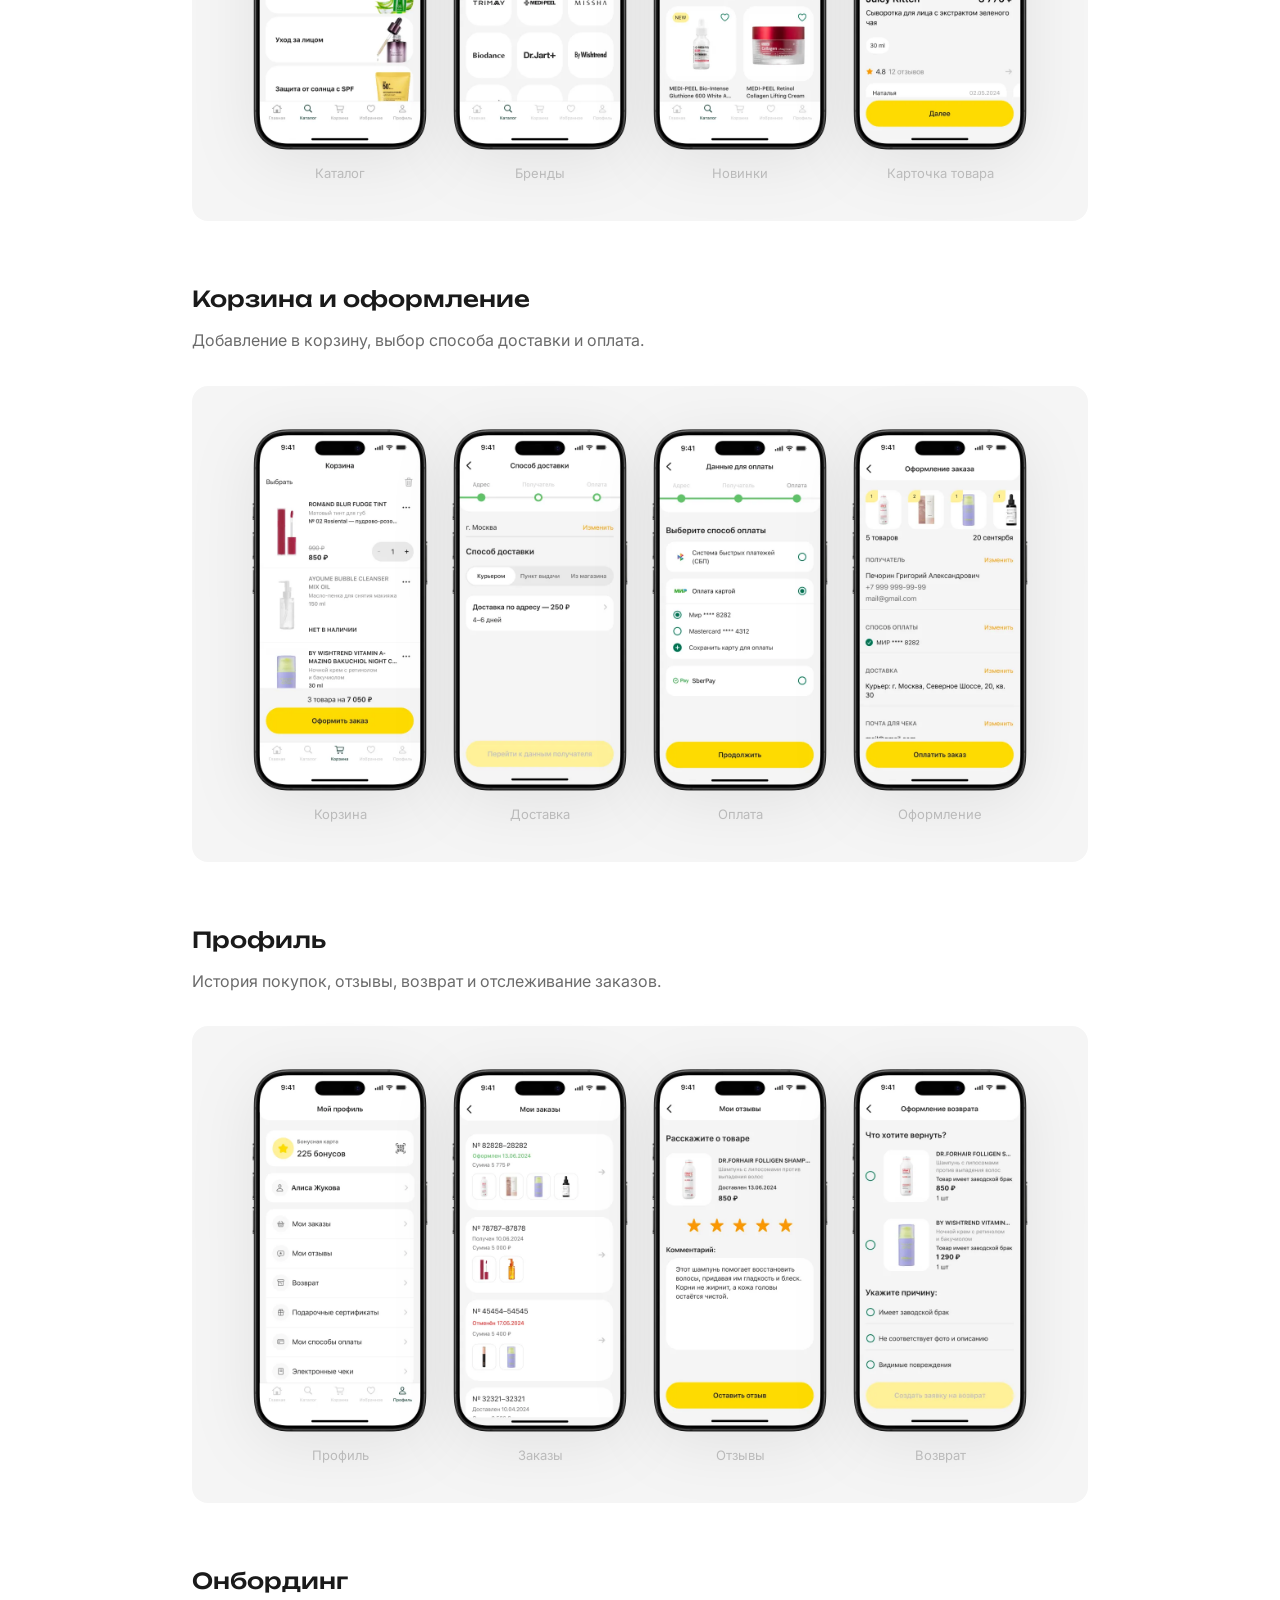
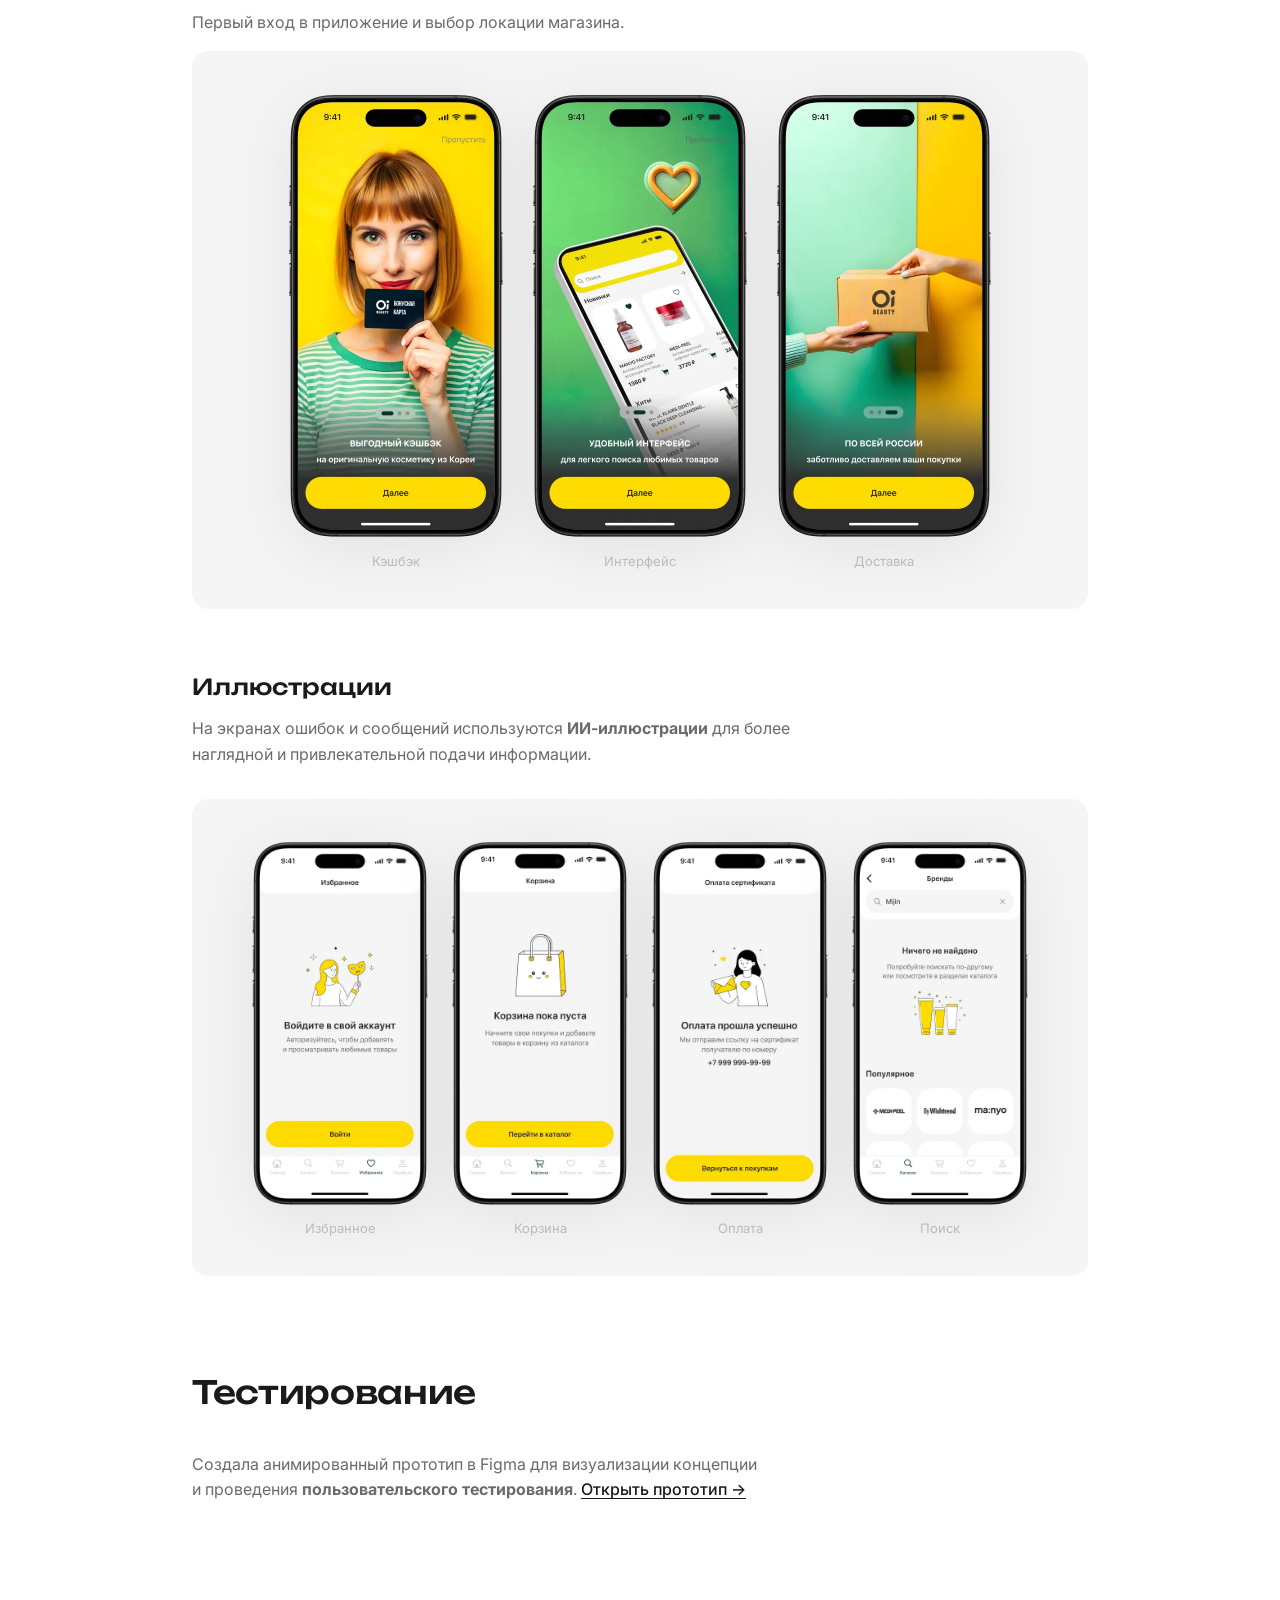
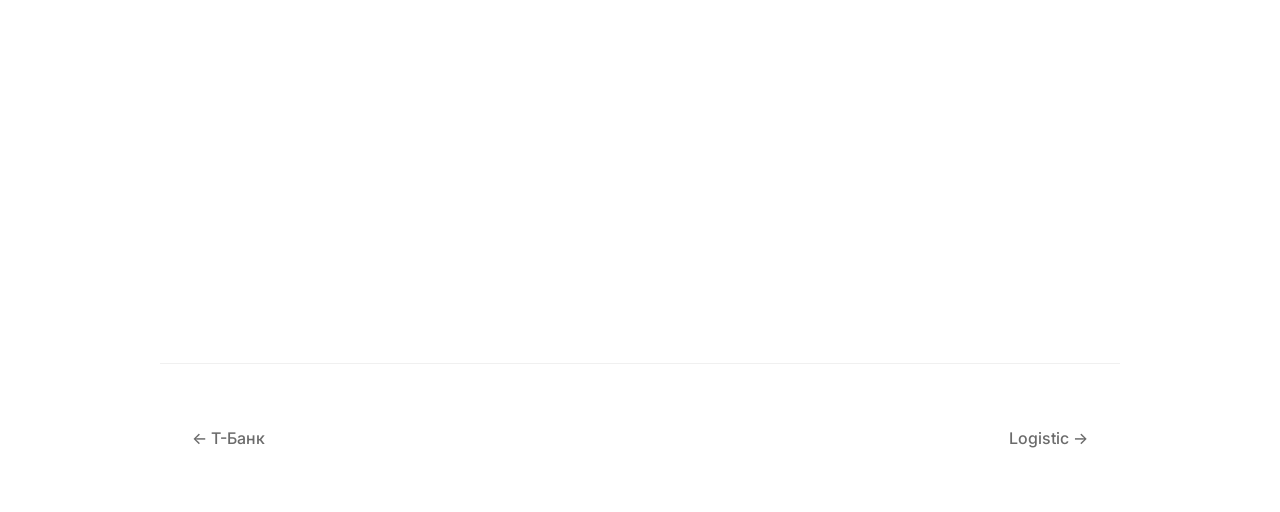
==== commit 40b10a03: "Add files via upload" ====
--- a/beauty.html
+++ b/beauty.html
@@ -1,6 +1,18 @@
 <!DOCTYPE html>
 <html lang="ru">
 <head>
+  <!-- Yandex.Metrika counter -->
+  <script type="text/javascript">
+    (function(m,e,t,r,i,k,a){
+        m[i]=m[i]||function(){(m[i].a=m[i].a||[]).push(arguments)};
+        m[i].l=1*new Date();
+        for (var j = 0; j < document.scripts.length; j++) {if (document.scripts[j].src === r) { return; }}
+        k=e.createElement(t),a=e.getElementsByTagName(t)[0],k.async=1,k.src=r,a.parentNode.insertBefore(k,a)
+    })(window, document,'script','https://mc.webvisor.org/metrika/tag_ww.js?id=107710965', 'ym');
+    ym(107710965, 'init', {ssr:true, webvisor:true, trackHash:true, clickmap:true, ecommerce:"dataLayer", referrer: document.referrer, url: location.href, accurateTrackBounce:true, trackLinks:true});
+  </script>
+  <noscript><div><img src="https://mc.yandex.ru/watch/107710965" style="position:absolute; left:-9999px;" alt="" /></div></noscript>
+  <!-- /Yandex.Metrika counter -->
   <meta charset="UTF-8">
   <meta name="viewport" content="width=device-width, initial-scale=1.0">
   <title>OI Beauty — Кейс</title>
@@ -21,7 +33,7 @@
   <section class="case-hero">
     <p class="case-label">Учебный проект · 2024</p>
     <h1 class="case-title">OI Beauty</h1>
-    <p class="case-subtitle">Платформа для клиентов магазина корейской косметики</p>
+    <p class="case-subtitle">Платформа для&nbsp;клиентов магазина корейской косметики</p>
   </section>
 
   <!-- Cover -->
@@ -67,25 +79,25 @@
   <section class="case-section">
     <h2 class="case-section-title">Бенчмаркинг</h2>
     <div class="case-block">
-      <p class="case-block-desc">Провела конкурентный анализ крупных маркетплейсов — <strong>Wildberries, Золотое Яблоко, Lamoda, Летуаль</strong> — и нишевых магазинов косметики. Изучила основные паттерны и сценарии покупателей. <a href="https://www.figma.com/design/Bx1JtPNxu9393rpzWK5s2l/%D0%9A%D0%BE%D0%BD%D0%BA%D1%83%D1%80%D0%BF%D0%B5%D0%BD%D1%82%D0%BD%D1%8B%D0%B9-%D0%B0%D0%BD%D0%B0%D0%BB%D0%B8%D0%B7-Oi-Beauty?node-id=0-1&t=RjQjaPiIP2qzOvUm-1" target="_blank" class="case-link">Полный анализ в&nbsp;Figma&nbsp;→</a></p>
+      <p class="case-block-desc">Провела конкурентный анализ крупных маркетплейсов&nbsp;— <strong>Wildberries, Золотое Яблоко, Lamoda, Летуаль</strong>&nbsp;— и&nbsp;нишевых магазинов косметики. Изучила основные паттерны и&nbsp;сценарии покупателей. <a href="https://www.figma.com/design/Bx1JtPNxu9393rpzWK5s2l/%D0%9A%D0%BE%D0%BD%D0%BA%D1%83%D1%80%D0%BF%D0%B5%D0%BD%D1%82%D0%BD%D1%8B%D0%B9-%D0%B0%D0%BD%D0%B0%D0%BB%D0%B8%D0%B7-Oi-Beauty?node-id=0-1&t=RjQjaPiIP2qzOvUm-1" target="_blank" class="case-link">Полный анализ в&nbsp;Figma&nbsp;→</a></p>
 
       <div class="case-insights">
         <div class="case-insight-col">
           <h4 class="case-insight-heading">UI</h4>
           <ul class="case-insight-list">
             <li>Бренд магазина считывается через цветовые акценты</li>
-            <li>Главный экран легко перегрузить — нужен баланс информации</li>
-            <li>Поиск по брендам лучше плиткой — корейские бренды узнают по логотипам</li>
+            <li>Главный экран легко перегрузить&nbsp;— нужен баланс информации</li>
+            <li>Поиск по&nbsp;брендам лучше плиткой&nbsp;— корейские бренды узнают по&nbsp;логотипам</li>
           </ul>
         </div>
         <div class="case-insight-col">
           <h4 class="case-insight-heading">UX</h4>
           <ul class="case-insight-list">
-            <li>Поиск на главном экране + каталог с фильтрацией, сортировкой и поиском по брендам/категориям</li>
+            <li>Поиск на&nbsp;главном экране + каталог с&nbsp;фильтрацией, сортировкой и&nbsp;поиском по&nbsp;брендам/категориям</li>
             <li>Карточка товара: объём, назначение, цена, избранное, корзина, поделиться, отзывы, состав, применение</li>
-            <li>Регистрация по телефону, данные — при оформлении или в профиле</li>
+            <li>Регистрация по&nbsp;телефону, данные&nbsp;— при оформлении или в&nbsp;профиле</li>
             <li>5 основных экранов: главная, каталог, корзина, избранное, профиль</li>
-            <li>В корзине — возможность купить часть товаров или перенести в избранное</li>
+            <li>В&nbsp;корзине&nbsp;— возможность купить часть товаров или перенести в&nbsp;избранное</li>
           </ul>
         </div>
       </div>
@@ -121,7 +133,7 @@
   <section class="case-section">
     <h2 class="case-section-title">Исследование</h2>
     <div class="case-block">
-      <p class="case-block-desc">Провела глубинные интервью с <strong>6 респондентами</strong>. Выявила пользовательский опыт, поведение в онлайн-магазинах и болевые точки. На основании данных составила персону пользователя.</p>
+      <p class="case-block-desc">Провела глубинные интервью с&nbsp;<strong>6&nbsp;респондентами</strong>. Выявила пользовательский опыт, поведение в&nbsp;онлайн-магазинах и&nbsp;болевые точки. На&nbsp;основании данных составила персону пользователя.</p>
       <div class="persona-card">
         <div class="case-full-media case-role-media">
           <img src="assets/oi/oi4.webp" alt="Персона — Анна Григорьева, 29 лет" class="persona-desktop">
@@ -132,17 +144,17 @@
             <h4 class="case-insight-heading">Демография</h4>
             <p class="case-insight-text">29 лет, не замужем, детей нет, маркетолог</p>
             <h4 class="case-insight-heading">Ожидание</h4>
-            <p class="case-insight-text">Внешний вид напрямую зависит от качества повседневной косметики</p>
+            <p class="case-insight-text">Внешний вид напрямую зависит от&nbsp;качества повседневной косметики</p>
             <h4 class="case-insight-heading">Мотивы</h4>
-            <p class="case-insight-text">Покупка косметики должна быть не только удобной, а экономящей время и деньги</p>
+            <p class="case-insight-text">Покупка косметики должна быть не&nbsp;только удобной, а&nbsp;экономящей время и&nbsp;деньги</p>
           </div>
           <div class="case-insight-col">
             <h4 class="case-insight-heading">Навыки</h4>
             <p class="case-insight-text">Постоянно пользуется интернет-магазинами для покупки косметики</p>
             <h4 class="case-insight-heading">Боли</h4>
-            <p class="case-insight-text">Сложно найти состав и тип действия косметики. Выбирает магазины с быстрой и прозрачной доставкой</p>
+            <p class="case-insight-text">Сложно найти состав и&nbsp;тип действия косметики. Выбирает магазины с&nbsp;быстрой и&nbsp;прозрачной доставкой</p>
             <h4 class="case-insight-heading">Поведение</h4>
-            <p class="case-insight-text">Следит за трендами в соц.сетях, прислушивается к рекомендациям инфлюенсеров. Изучает характеристики товара перед покупкой</p>
+            <p class="case-insight-text">Следит за&nbsp;трендами в&nbsp;соц.сетях, прислушивается к&nbsp;рекомендациям инфлюенсеров. Изучает характеристики товара перед покупкой</p>
           </div>
         </div>
       </div>
@@ -153,7 +165,7 @@
   <section class="case-section">
     <h2 class="case-section-title">User Flow</h2>
     <div class="case-block">
-      <p class="case-block-desc">Разработала пользовательские сценарии для всех основных флоу — от онбординга до оформления заказа и отслеживания доставки. <a href="https://www.figma.com/board/JYx4oa5SK7uWeJnBnAAvaK/UserFlow-Oi-Beauty?node-id=0-1&t=b3RVRbbMTNwd8aJ1-1" target="_blank" class="case-link">Полный User Flow в&nbsp;FigJam&nbsp;→</a></p>
+      <p class="case-block-desc">Разработала пользовательские сценарии для&nbsp;всех основных флоу&nbsp;— от&nbsp;онбординга до&nbsp;оформления заказа и&nbsp;отслеживания доставки. <a href="https://www.figma.com/board/JYx4oa5SK7uWeJnBnAAvaK/UserFlow-Oi-Beauty?node-id=0-1&t=b3RVRbbMTNwd8aJ1-1" target="_blank" class="case-link">Полный User Flow в&nbsp;FigJam&nbsp;→</a></p>
       <div class="case-full-media">
         <img src="assets/oi/oi6.webp" alt="User Flow" style="border-radius: 16px;">
       </div>
@@ -168,7 +180,7 @@
     <div class="case-block">
       <div class="case-block-text">
         <h3 class="case-block-heading">Каталог</h3>
-        <p class="case-block-desc">Просмотр категорий, карточка товара с отзывами и рекомендациями.</p>
+        <p class="case-block-desc">Просмотр категорий, карточка товара с&nbsp;отзывами и&nbsp;рекомендациями.</p>
       </div>
       <div class="case-block-media case-media-quad">
         <figure class="case-captioned"><img src="assets/oi/oi8.webp" alt="Каталог"><figcaption>Каталог</figcaption></figure>
@@ -182,7 +194,7 @@
     <div class="case-block">
       <div class="case-block-text">
         <h3 class="case-block-heading">Корзина и оформление</h3>
-        <p class="case-block-desc">Добавление в корзину, выбор способа доставки и оплата.</p>
+        <p class="case-block-desc">Добавление в&nbsp;корзину, выбор способа доставки и&nbsp;оплата.</p>
       </div>
       <div class="case-block-media case-media-quad">
         <figure class="case-captioned"><img src="assets/oi/oi10.webp" alt="Корзина"><figcaption>Корзина</figcaption></figure>
@@ -196,7 +208,7 @@
     <div class="case-block">
       <div class="case-block-text">
         <h3 class="case-block-heading">Профиль</h3>
-        <p class="case-block-desc">История покупок, отзывы, возврат и отслеживание заказов.</p>
+        <p class="case-block-desc">История покупок, отзывы, возврат и&nbsp;отслеживание заказов.</p>
       </div>
       <div class="case-block-media case-media-quad">
         <figure class="case-captioned"><img src="assets/oi/oi16.webp" alt="Профиль"><figcaption>Профиль</figcaption></figure>
@@ -210,7 +222,7 @@
     <div class="case-block">
       <div class="case-block-text">
         <h3 class="case-block-heading">Онбординг</h3>
-        <p class="case-block-desc">Первый вход в приложение и выбор локации магазина.</p>
+        <p class="case-block-desc">Первый вход в&nbsp;приложение и&nbsp;выбор локации магазина.</p>
       </div>
       <div class="case-block-media case-media-trio">
         <figure class="case-captioned"><img src="assets/oi/oi20.webp" alt="Кэшбэк"><figcaption>Кэшбэк</figcaption></figure>
@@ -223,7 +235,7 @@
     <div class="case-block">
       <div class="case-block-text">
         <h3 class="case-block-heading">Иллюстрации</h3>
-        <p class="case-block-desc">На экранах ошибок и сообщений используются <strong>ИИ-иллюстрации</strong> для более наглядной и привлекательной подачи информации.</p>
+        <p class="case-block-desc">На&nbsp;экранах ошибок и&nbsp;сообщений используются <strong>ИИ-иллюстрации</strong> для&nbsp;более наглядной и&nbsp;привлекательной подачи информации.</p>
       </div>
       <div class="case-block-media case-media-quad">
         <figure class="case-captioned"><img src="assets/oi/oi24.webp" alt="Избранное"><figcaption>Избранное</figcaption></figure>
@@ -238,7 +250,7 @@
   <section class="case-section">
     <h2 class="case-section-title">Тестирование</h2>
     <div class="case-block">
-      <p class="case-block-desc">Создала анимированный прототип в Figma для визуализации концепции и проведения <strong>пользовательского тестирования</strong>. <a href="https://www.figma.com/proto/LnnWOJv03L5ChM62cliIRI/OI-Beauty-%D0%A2%D0%B0%D0%B3%D0%B0%D0%BD%D0%BE%D0%B2%D0%B8%D1%87?node-id=0-1&p=f&viewport=117%2C78%2C0.06&t=9rYDgZnm2c9quLev-0&scaling=scale-down&content-scaling=fixed&starting-point-node-id=1%3A10277" target="_blank" class="case-link">Открыть прототип&nbsp;→</a></p>
+      <p class="case-block-desc">Создала анимированный прототип в&nbsp;Figma для&nbsp;визуализации концепции и&nbsp;проведения <strong>пользовательского тестирования</strong>. <a href="https://www.figma.com/proto/LnnWOJv03L5ChM62cliIRI/OI-Beauty-%D0%A2%D0%B0%D0%B3%D0%B0%D0%BD%D0%BE%D0%B2%D0%B8%D1%87?node-id=0-1&p=f&viewport=117%2C78%2C0.06&t=9rYDgZnm2c9quLev-0&scaling=scale-down&content-scaling=fixed&starting-point-node-id=1%3A10277" target="_blank" class="case-link">Открыть прототип&nbsp;→</a></p>
       <div class="case-video">
         <div class="case-video-mask">
           <iframe src="https://player.vimeo.com/video/976553953?badge=0&amp;autopause=0&amp;muted=1&amp;autoplay=1&amp;loop=1&amp;player_id=0&amp;app_id=58479" frameborder="0" allowfullscreen></iframe>
@@ -254,6 +266,12 @@
   </nav>
 
   <script>
+    /* Restore opacity on back/forward navigation */
+    window.addEventListener('pageshow', () => {
+      document.body.style.opacity = '';
+      document.body.style.transition = '';
+    });
+
     /* Scroll-triggered reveal for blocks */
     const revealElements = document.querySelectorAll('.case-block, .case-full-media');
 
